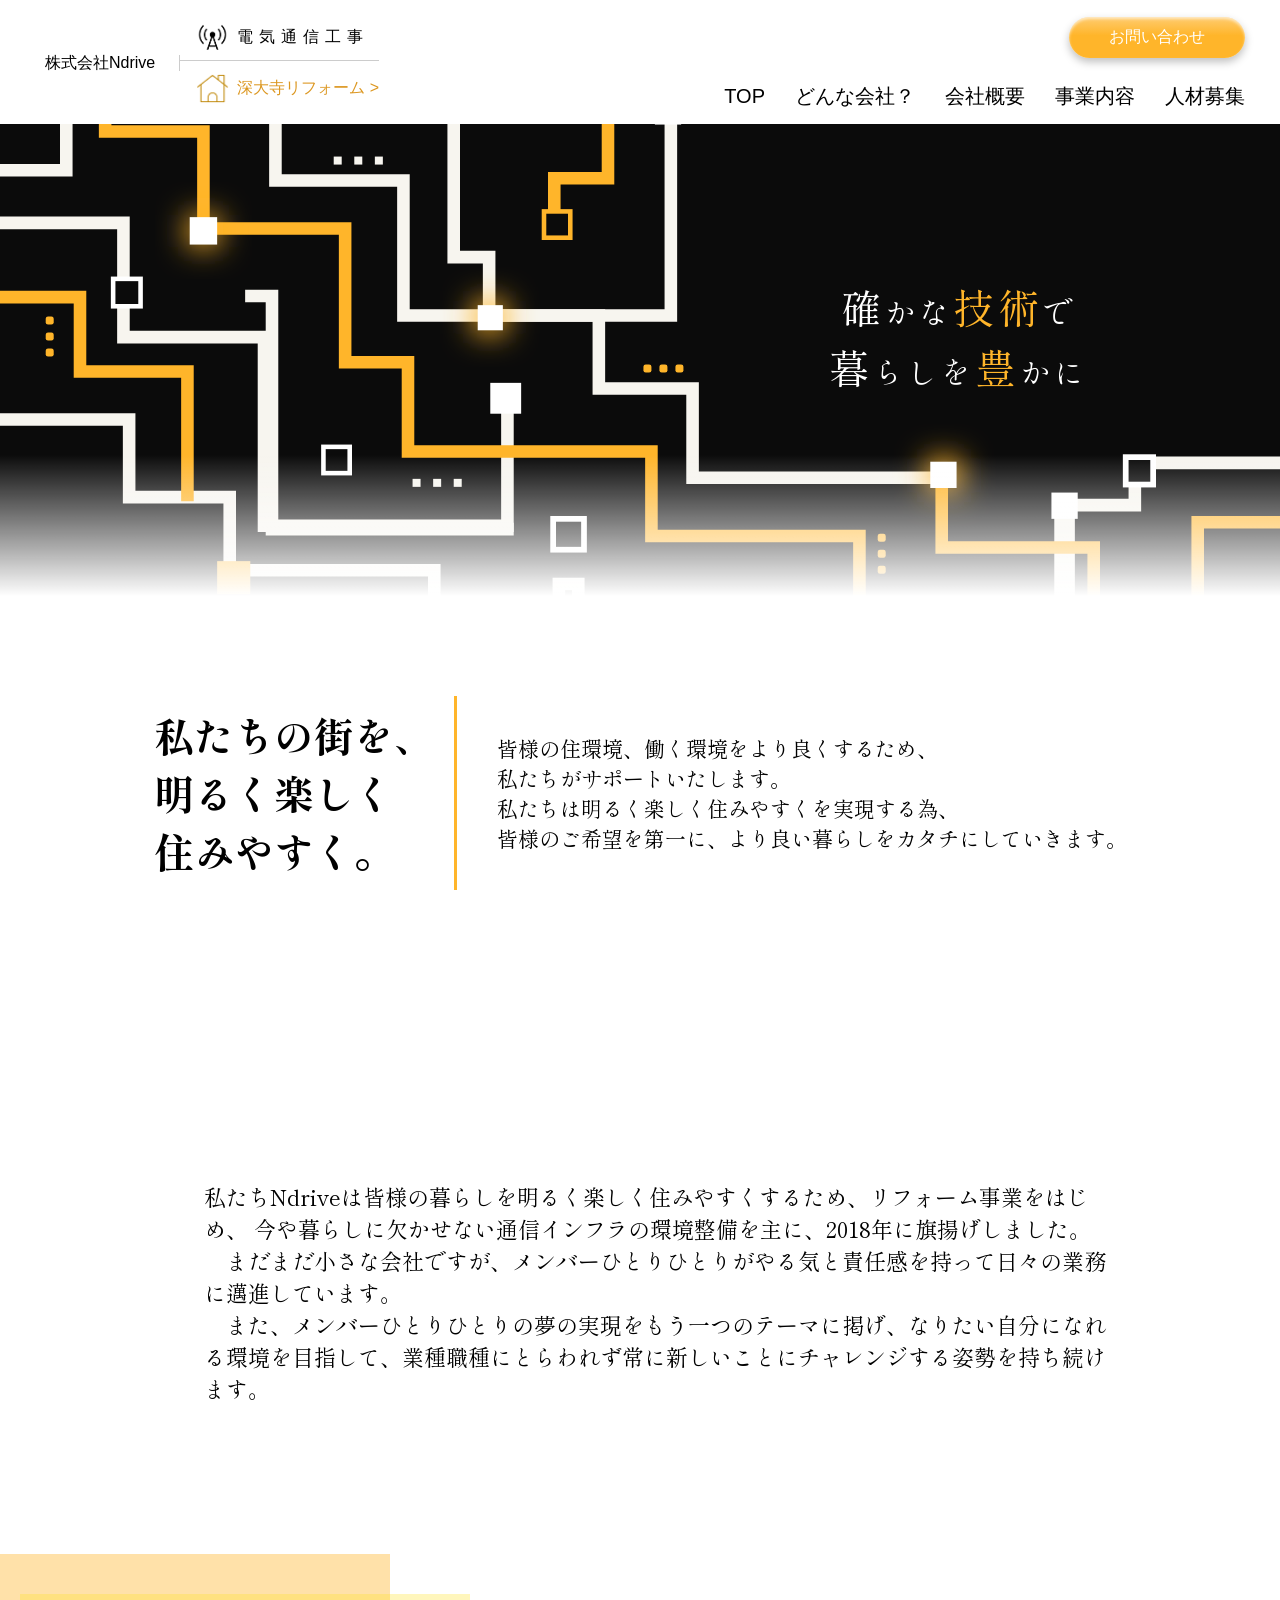
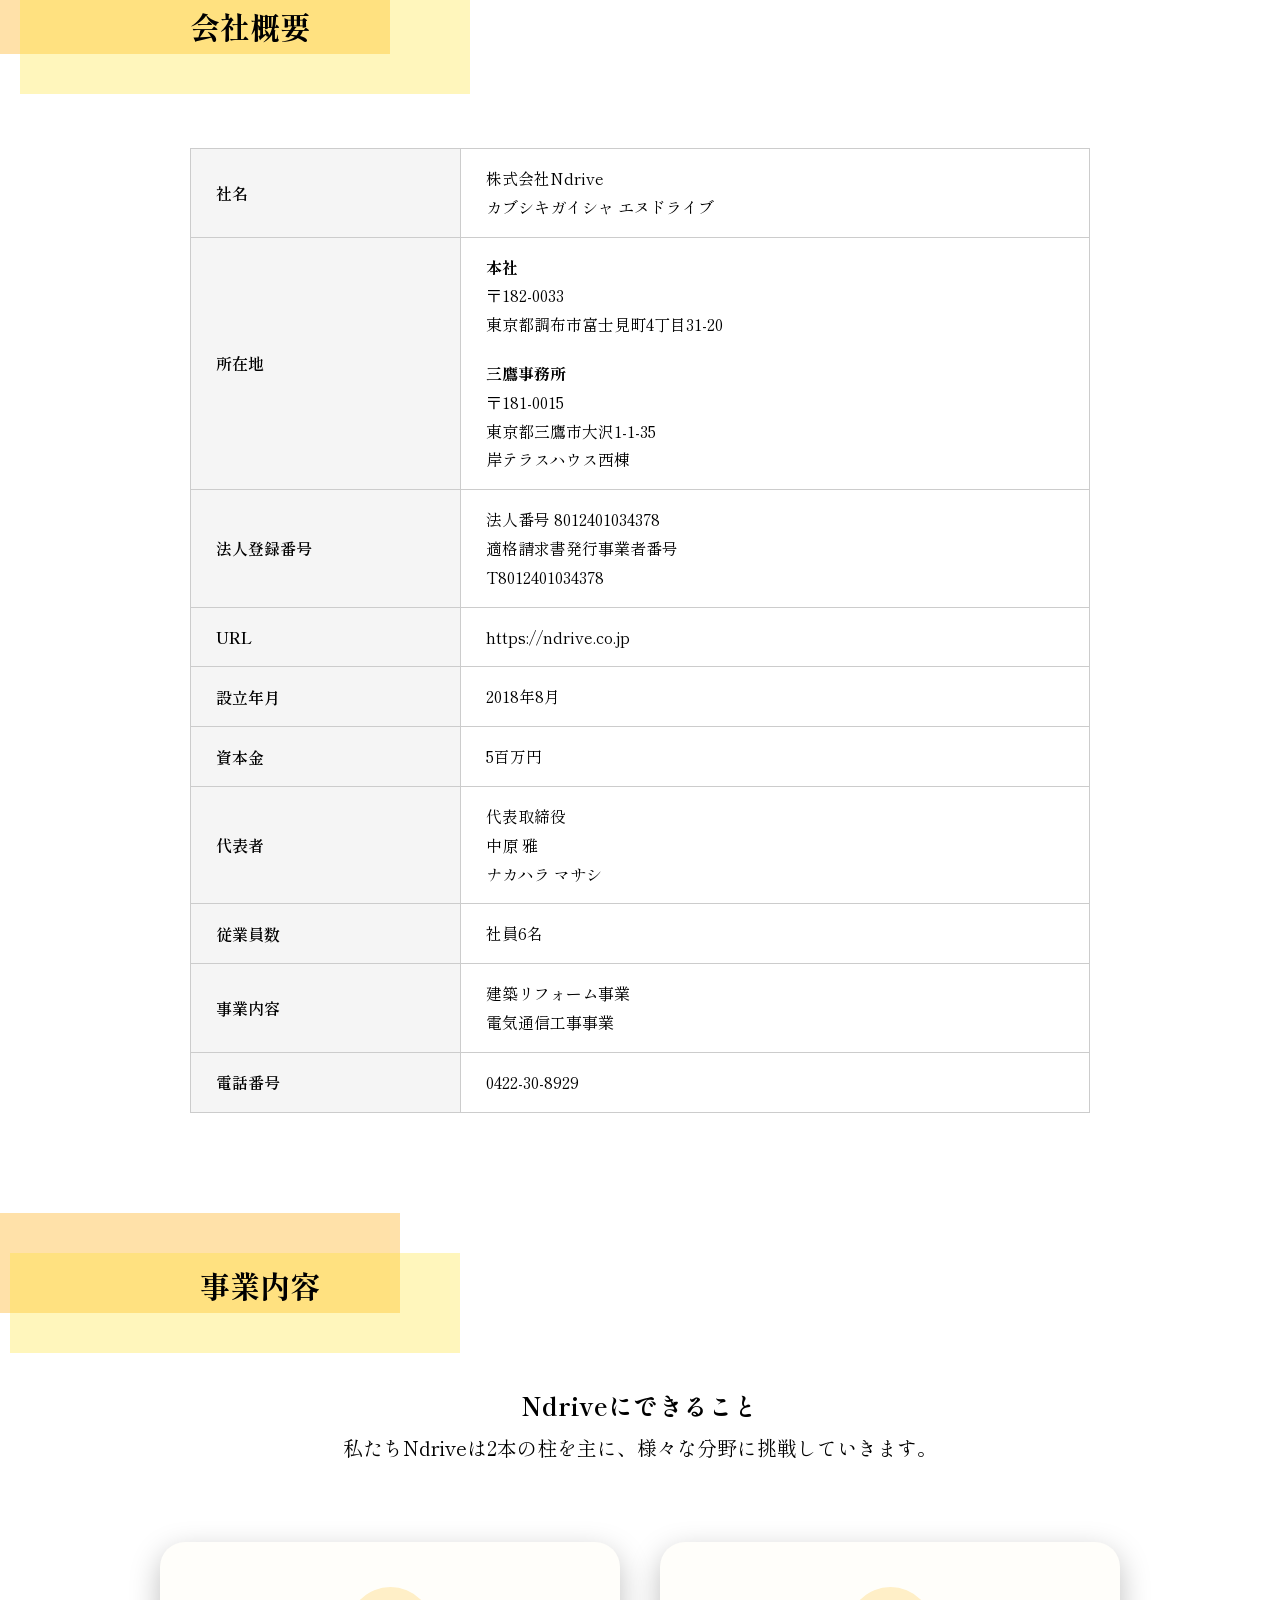
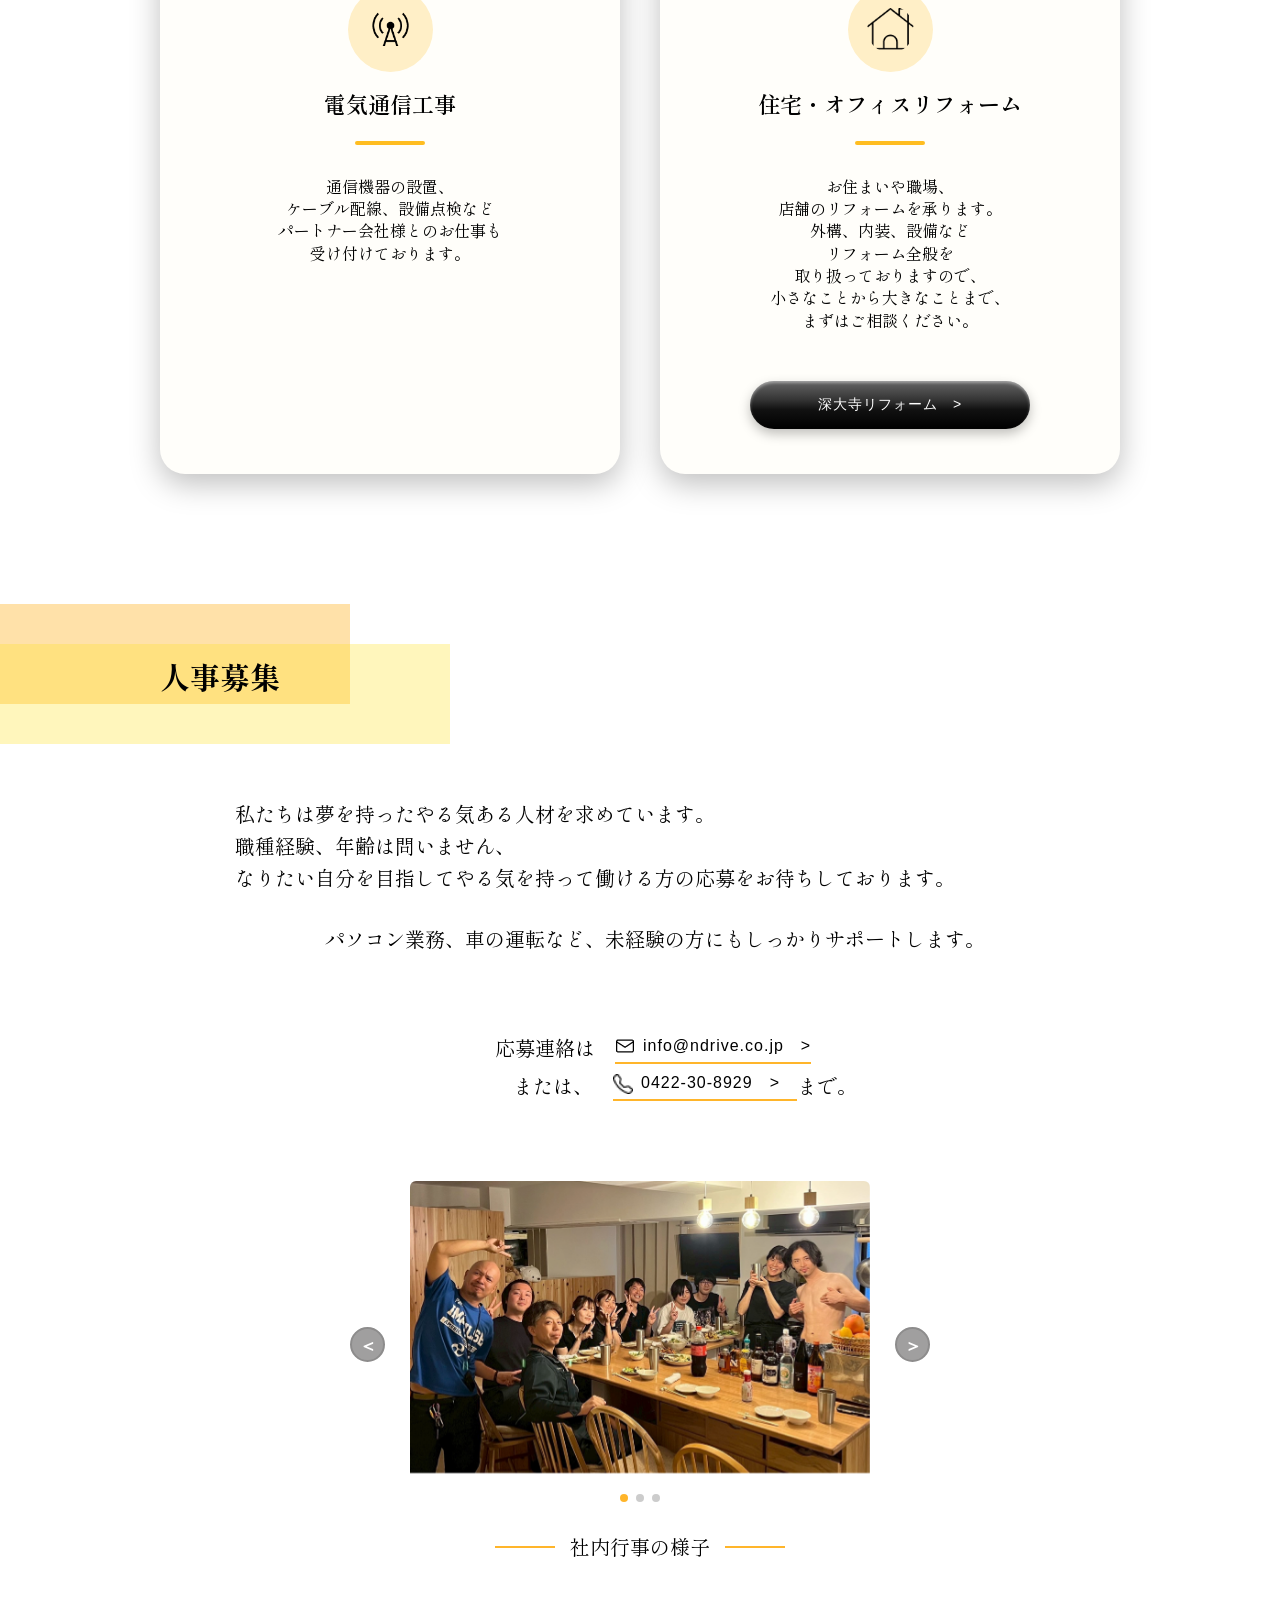
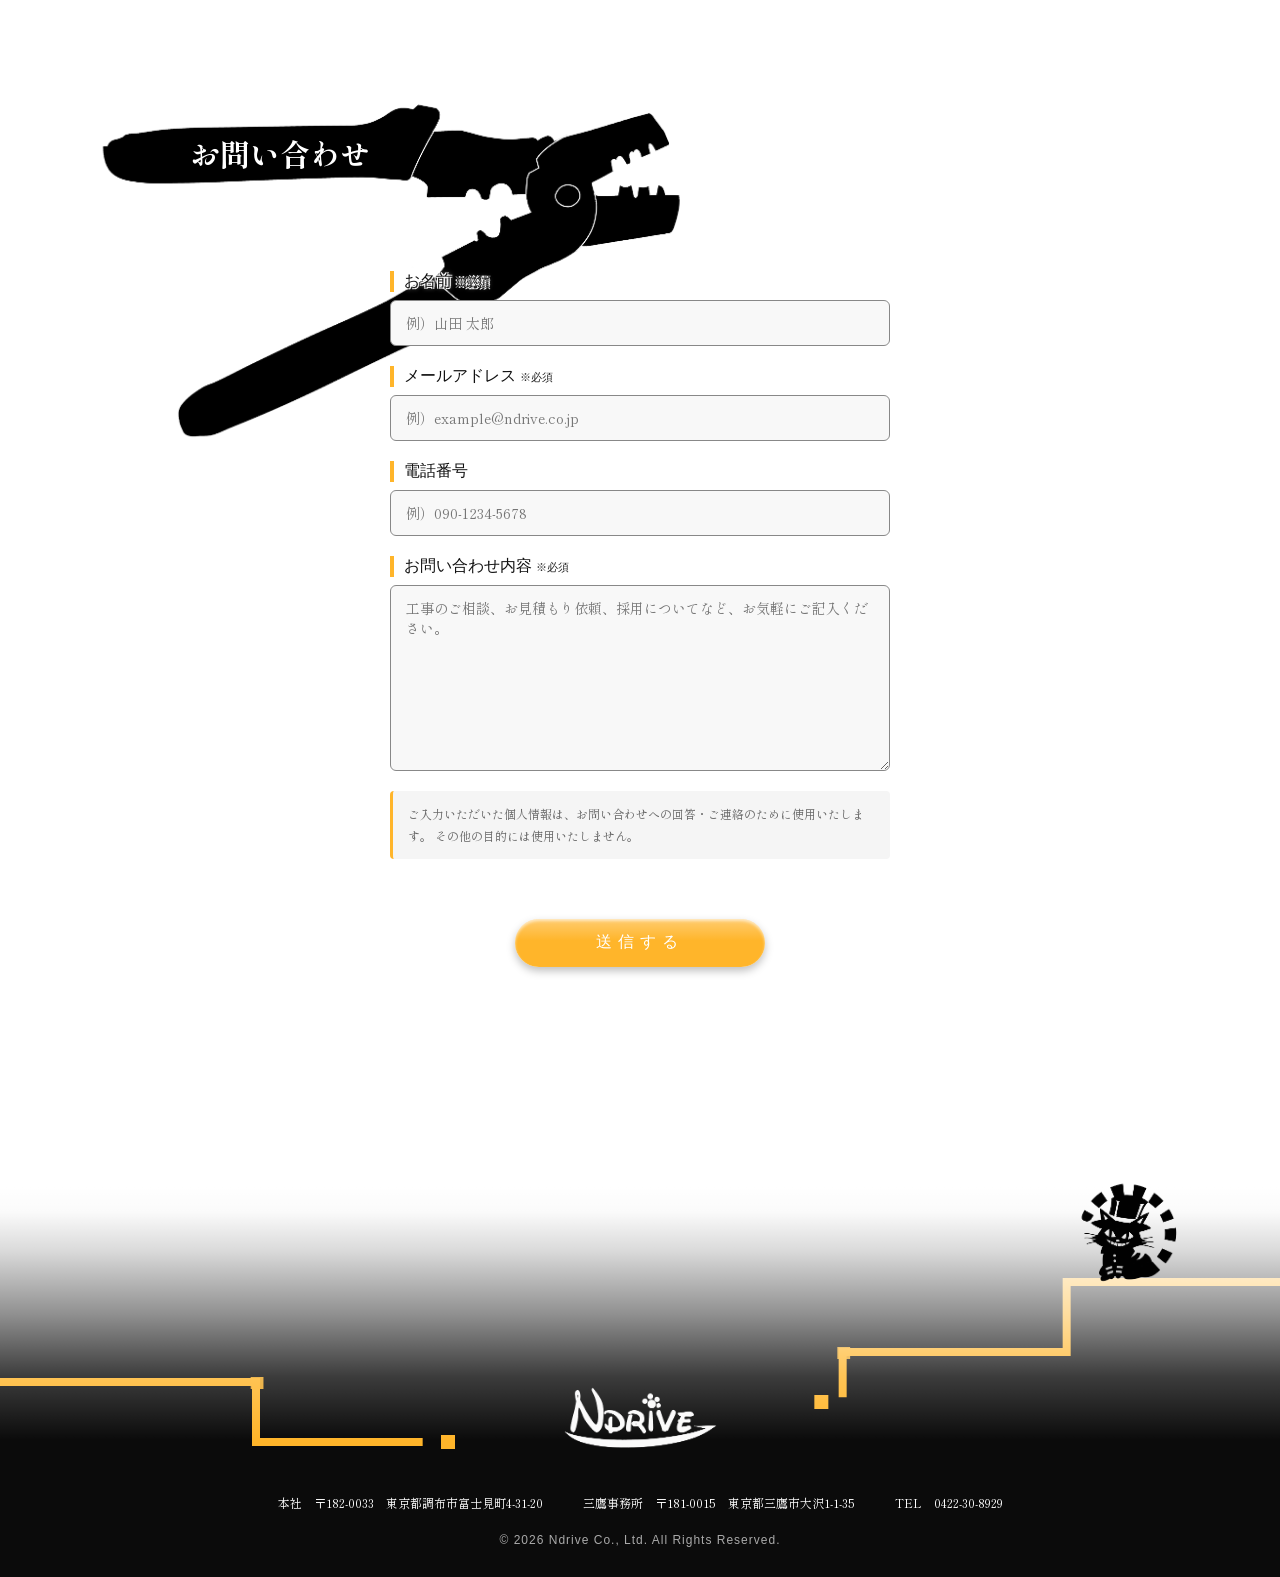
==== index.html @ 46cafe9b "Add files via upload" ====
<!DOCTYPE html>
<html lang="ja">

<head>
  <meta charset="UTF-8">
  <meta name="viewport" content="width=device-width, initial-scale=1.0">

  <title>株式会社Ndrive</title>

  <!-- Google Fonts -->
  <link rel="preconnect" href="https://fonts.googleapis.com">
  <link rel="preconnect" href="https://fonts.gstatic.com" crossorigin>
  <link href="https://fonts.googleapis.com/css2?family=Shippori+Mincho&display=swap" rel="stylesheet">

  <!-- CSS -->
  <link rel="stylesheet" href="css/swiper-bundle.min.css">
  <link rel="stylesheet" href="css/styl.css">
  <link rel="stylesheet" href="css/denki_sp.css">
  

  <!--JavaScript -->
  <script src="js/jquery-4.0.0.min.js" defer></script>
  <script src="js/swiper-bundle.min.js" defer></script>
  <script src="js/main.js" defer></script>

</head>

<body>

  <!-- ーーーーーーーーーーーーーーヘッダーーーーーーーーーーーーーーーーーーーーーーー -->
  <header>

    <div class="header">
      <div class="hidari">
        <a href="index.html" class="logo"><img src="img/ndrive_logo2.png" alt="">
          <p>株式会社Ndrive</p>
        </a>
      </div>
      <div class="kirikae">
        <div class="kirikae2"><img src="img/denki_icon.png" alt="">
          <p>電気通信工事</p>
        </div>
        <a href="reform.html" class="kirikae2">
          <img src="img/ie_icon.png" alt="">
            <p>深大寺リフォーム &gt;</p>  
        </a>
        
      </div>

      <div class="migi">
        <div class="btn1"><a href="#contact">お問い合わせ</a></div>

        <nav>
          <ul>
            <li><a href="#top">TOP</a></li>
            <li><a href="#donna">どんな会社？</a></li>
            <li><a href="#kaisya">会社概要</a></li>
            <li><a href="#zigyou">事業内容</a></li>
            <li><a href="#zinzai">人材募集</a></li>
          </ul>
        </nav>
      </div>
    </div>

  </header>

  <main>


    <div class="circuit-area">

      <svg class="circuit" viewBox="0 0 1120 540" preserveAspectRatio="xMidYMid slice" aria-hidden="true">

        <defs>
          <!-- 流れる光のぼかし -->
          <filter id="glow" x="-100%" y="-100%" width="300%" height="300%">
            <feGaussianBlur stdDeviation="7" result="blur" />
            <feMerge>
              <feMergeNode in="blur" />
              <feMergeNode in="SourceGraphic" />
            </feMerge>
          </filter>

          <!-- 四角い光のぼかし -->
          <filter id="nodeglow" x="-100%" y="-100%" width="300%" height="300%">
            <feGaussianBlur stdDeviation="13" />
          </filter>
        </defs>

        <!-- 白い回路 -->
        <g class="wire white">
          <path d="M-30 104 H58 V-30" pathLength="1" />
          <path d="M-30 150 H108 V250 H231 V415 H444 V296" pathLength="1" />
          <path d="M177 -30 V41 H241 V113 H353 V231 H587 V57" pathLength="1" />
          <path d="M491 -30 V54 H397 V180 H428 V231 H524 V295 H606 V373 H826" pathLength="1" />
          <path d="M-30 322 H113 V390 H201 V454 H380 V550" pathLength="1" />
          <path d="M220 214 H238 V418 H444" pathLength="1" />
          <path d="M489 550 V466 H506 V483 H642 V550" pathLength="1" />
          <path d="M935 550 V397 H993 V360 H1150" pathLength="1" />
          <path d="M928 550 V394" pathLength="1" />
        </g>

        <!-- 黄色い回路 -->
        <g class="wire gold later">
          <path d="M92 -30 V70 H178 V155 H302 V272 H357 V350 H570 V424 H752 V498 H885 V550" pathLength="1" />
          <path d="M532 -30 V111 H485 V150" pathLength="1" />
          <path d="M-30 215 H70 V280 H164 V388" pathLength="1" />
          <path d="M824 369 V434 H957 V499 H1048 V412 H1150" pathLength="1" />
        </g>

        <!-- 黄色い回路を流れる光 -->
        <g class="light">
          <path d="M92 -30 V70 H178 V155 H302 V272 H357 V350 H570 V424 H752 V498 H885 V550" pathLength="1" />
          <path d="M532 -30 V111 H485 V150" pathLength="1" />
          <path d="M-30 215 H70 V280 H164 V388" pathLength="1" />
          <path d="M824 369 V434 H957 V499 H1048 V412 H1150" pathLength="1" />
        </g>

        <!-- 白い回路を流れる光 -->
        <g class="light white-light">
          <path d="M177 -30 V41 H241 V113 H353 V231 H587 V57" pathLength="1" />
          <path d="M491 -30 V54 H397 V180 H428 V231 H524 V295 H606 V373 H826" pathLength="1" />
        </g>

        <!-- 光る四角・小さい点 -->
        <g class="node">

          <!-- 発光する四角 -->
          <rect x="164" y="143" width="28" height="28" fill="#ffb52a" filter="url(#nodeglow)" class="pulse" />
          <rect x="166" y="145" width="24" height="24" fill="#fff" />

          <rect x="414" y="218" width="29" height="29" fill="#ffb52a" filter="url(#nodeglow)" class="pulse" />
          <rect x="418" y="222" width="22" height="22" fill="#fff" />

          <rect x="811" y="356" width="30" height="30" fill="#ffb52a" filter="url(#nodeglow)" class="pulse" />
          <rect x="814" y="359" width="23" height="23" fill="#fff" />

          <!-- 枠だけの四角 -->
          <rect x="99" y="199" width="24" height="24" fill="#0b0b0b" stroke="white" stroke-width="4" />
          <rect x="476" y="140" width="23" height="23" fill="#0b0b0b" stroke="#ffb52a" stroke-width="4" />
          <rect x="283" y="346" width="23" height="23" fill="#0b0b0b" stroke="white" stroke-width="4" />
          <rect x="484" y="409" width="27" height="27" fill="#0b0b0b" stroke="white" stroke-width="5" />
          <rect x="985" y="355" width="24" height="24" fill="#0b0b0b" stroke="white" stroke-width="5" />

          <!-- 塗りつぶしの四角 -->
          <rect x="573" y="41" width="23" height="23" fill="white" />
          <rect x="429" y="290" width="27" height="27" fill="white" />
          <rect x="920" y="386" width="23" height="23" fill="white" />
          <rect x="190" y="446" width="29" height="29" fill="#ffb52a" />

          <!-- 白い小さい点 -->
          <g fill="#f7f5ef">
            <rect x="292" y="92" width="7" height="7" />
            <rect x="310" y="92" width="7" height="7" />
            <rect x="328" y="92" width="7" height="7" />

            <rect x="361" y="374" width="7" height="7" />
            <rect x="379" y="374" width="7" height="7" />
            <rect x="397" y="374" width="7" height="7" />
          </g>

          <!-- 黄色い小さい点 -->
          <g fill="#ffb52a">
            <rect x="40" y="232" width="7" height="7" rx="2" />
            <rect x="40" y="246" width="7" height="7" rx="2" />
            <rect x="40" y="260" width="7" height="7" rx="2" />

            <rect x="563" y="274" width="7" height="7" rx="2" />
            <rect x="577" y="274" width="7" height="7" rx="2" />
            <rect x="591" y="274" width="7" height="7" rx="2" />

            <rect x="768" y="422" width="7" height="7" rx="2" />
            <rect x="768" y="436" width="7" height="7" rx="2" />
            <rect x="768" y="450" width="7" height="7" rx="2" />
          </g>

        </g>

      </svg>
      <div class="main-text">
        <p>
          <span class="kanzi1">確</span>かな<span class="kanzi2">技術</span>で<br>
          <span class="kanzi1">暮</span>らしを<span class="kanzi2">豊</span>かに
        </p>
      </div>


    </div>
    <div id="watasi">
      <h1>
        私たちの街を、<br>
        明るく楽しく<br>
        住みやすく。</h1>
      <p>皆様の住環境、<br class="sp-br">働く環境をより良くするため、<br>
        私たちがサポートいたします。<br>
        私たちは明るく楽しく住みやすくを実現する為、<br>
        皆様のご希望を第一に、<br class="sp-br">より良い暮らしをカタチにしていきます。
      </p>
    </div>

    <section id="donna">
      <h2>Ndriveって<br class="sp-br">どんな会社？</h2>
      <img src="img/pendora.png" alt="">
      <p>私たちNdriveは皆様の暮らしを明るく楽しく住みやすくするため、リフォーム事業をはじめ、
        今や暮らしに欠かせない通信インフラの環境整備を主に、2018年に旗揚げしました。<br>
        　まだまだ小さな会社ですが、メンバーひとりひとりがやる気と責任感を持って日々の業務に邁進しています。<br>
        　また、メンバーひとりひとりの夢の実現をもう一つのテーマに掲げ、なりたい自分になれる環境を目指して、業種職種にとらわれず常に新しいことにチャレンジする姿勢を持ち続けます。</p>
    </section>

    <section id="kaisya">
      <h2>会社概要</h2>
      <table class="company-table">
        <tbody>
          <tr>
            <th scope="row">社名</th>
            <td>
              株式会社Ndrive<br>
              カブシキガイシャ エヌドライブ
            </td>
          </tr>

          <tr>
            <th scope="row">所在地</th>
            <td>
              <strong>本社</strong><br>
              〒182-0033<br>
              東京都調布市富士見町4丁目31-20

              <p>
                <strong>三鷹事務所</strong><br>
                〒181-0015<br>
                東京都三鷹市大沢1-1-35<br>
                岸テラスハウス西棟
              </p>
            </td>
          </tr>

          <tr>
            <th scope="row">法人登録番号</th>
            <td>
              法人番号 8012401034378<br>
              適格請求書発行事業者番号<br>
              T8012401034378
            </td>
          </tr>

          <tr>
            <th scope="row">URL</th>
            <td>
              <a href="https://ndrive.co.jp">
                https://ndrive.co.jp
              </a>
            </td>
          </tr>

          <tr>
            <th scope="row">設立年月</th>
            <td>2018年8月</td>
          </tr>

          <tr>
            <th scope="row">資本金</th>
            <td>5百万円</td>
          </tr>

          <tr>
            <th scope="row">代表者</th>
            <td>
              代表取締役<br>
              中原 雅<br>
              ナカハラ マサシ
            </td>
          </tr>

          <tr>
            <th scope="row">従業員数</th>
            <td>社員6名</td>
          </tr>

          <tr>
            <th scope="row">事業内容</th>
            <td>
              建築リフォーム事業<br>
              電気通信工事事業
            </td>
          </tr>

          <tr>
            <th scope="row">電話番号</th>
            <td>
              <a href="tel:0422308929">
                0422-30-8929
              </a>
            </td>
          </tr>
        </tbody>
      </table>
    </section>

    <section id="zigyou">
      <h2>事業内容</h2>
      <h3>
        Ndriveにできること</h3>
      <p class="setumei">私たちNdriveは2本の柱を主に、<br class="sp-br">様々な分野に挑戦していきます。
      </p>
      <div class="nihon">

  <!-- 電気通信工事 -->
  <div class="d_card">
    <h4><img src="img/denki_icon.png" alt="">電気通信工事</h4>
    <p>
      通信機器の設置、<br>
      ケーブル配線、設備点検など<br>
      パートナー会社様とのお仕事も<br>
      受け付けております。
    </p>
  </div>

  <!-- リフォーム -->
  <div class="r_card">
    <h4><img src="img/ie_icon_kuro.png" alt="">住宅・オフィスリフォーム</h4>
    <p>
      お住まいや職場、<br>
      店舗のリフォームを承ります。<br>
      外構、内装、設備など<br>
      リフォーム全般を<br>
      取り扱っておりますので、<br>
      小さなことから大きなことまで、<br>
      まずはご相談ください。
    </p>

    <a href="reform.html" class="reform_btn">
      深大寺リフォーム　&gt;
    </a>
  </div>

</div>
    </section>

    <section id="zinzai">
      <h2>人事募集</h2>
      <div>
        <p>私たちは夢を持ったやる気ある人材を求めています。<br>
         職種経験、年齢は問いません、<br>
          なりたい自分を目指してやる気を持って働ける方の応募をお待ちしております。</p>
        <p>パソコン業務、車の運転など、未経験の方にもしっかりサポートします。</p>
       <p>  応募連絡は　<a href="mailto:info@ndrive.co.jp"><img src="img/mail.png" alt="">info@ndrive.co.jp　></a></p>
       <p>または、　<a href="tel:0422308929"> <img src="img/tel.png" alt="">0422-30-8929　>　</a>まで。</p>
      </div>
      <!-- ーーーーーー 社内行事スライダー ーーーーーー -->

<div class="event-slider">

  <!-- 左矢印 -->
  <button class="yazirusi" type="button" aria-label="前の写真">
    ＜
  </button>

  <!-- 写真スライダー -->
  <div class="swiper event-swiper">

    <div class="swiper-wrapper">

      <div class="swiper-slide">
        <img src="img/syasin1.png"社内行事の写真1">
      </div>

      <div class="swiper-slide">
        <img src="#" alt="社内行事の写真2">
      </div>

      <div class="swiper-slide">
        <img src="#" alt="社内行事の写真3">
      </div>

    </div>
    <div class="swiper-pagination"></div>

  </div>

  <!-- 右矢印 -->
  <button class="yazirusi" type="button" aria-label="次の写真">
    ＞
  </button>

</div>

<!-- 写真下のタイトル -->
<p class="event-caption">社内行事の様子</p>
    </section>

    <section id="contact">
      <h2>お問い合わせ</h2>
      <img src="img/denkoupenti.png" alt="">
      <form action="#" method="post" class="contact-form">

        <div class="form-item">
          <label for="name">
            お名前 <span class="required">※必須</span>
          </label>
          <input type="text" id="name" name="name" placeholder="例）山田 太郎" required>
        </div>

        <div class="form-item">
          <label for="email">
            メールアドレス <span class="required">※必須</span>
          </label>
          <input type="email" id="email" name="email" placeholder="例）example@ndrive.co.jp" required>
        </div>

        <div class="form-item">
          <label for="tel">電話番号</label>
          <input type="tel" id="tel" name="tel" placeholder="例）090-1234-5678">
        </div>

        <div class="form-item">
          <label for="message">
            お問い合わせ内容
            <span class="required">※必須</span>
          </label>
          <textarea id="message" name="message" rows="8" placeholder="工事のご相談、お見積もり依頼、採用についてなど、お気軽にご記入ください。"
            required></textarea>
        </div>

   <div class="privacy">
  <p>
      ご入力いただいた個人情報は、お問い合わせへの回答・ご連絡のために使用いたします。
    その他の目的には使用いたしません。
  </p>
</div>

        <button type="submit" class="submit-btn">
          送信する
        </button>

      </form>
    </section>

  </main>
  

<!-- ーーーーーーーー フッター ーーーーーーーー -->

<footer>

<!-- ーーーー 光るオレンジの配線 ーーーー -->
<div class="sen">

  <svg viewBox="0 0 1200 260"
       preserveAspectRatio="none"
       aria-hidden="true">

    <!-- 光のぼかし -->
    <defs>
      <filter id="footerGlow"
              x="-100%" y="-100%"
              width="300%" height="300%">
        <feGaussianBlur stdDeviation="7" result="blur"/>
        <feMerge>
          <feMergeNode in="blur"/>
          <feMergeNode in="SourceGraphic"/>
        </feMerge>
      </filter>
    </defs>

    <!-- オレンジの回路 -->
    <g class="orenzi">
      <path d="M-20 155 H240 V215 H420" pathLength="1"/>
      <path d="M1220 55 H1000 V125 H790 V175 H770" pathLength="1"/>
    </g>

    <!-- オレンジの流れる光 -->
    <g class="hikari-orenzi">
      <path d="M-20 155 H240 V215 H420" pathLength="100"/>
      <path d="M1220 55 H1000 V125 H790 V175 H770" pathLength="100"/>
    </g>

    <!-- 回路の先端の四角 -->
    <g class="footer-endpoints">

      <!-- 左側 -->
      <path d="M420 215 h0.01"
            fill="none"
            stroke="#ffb52a"
            stroke-width="14"
            stroke-linecap="square"
            vector-effect="non-scaling-stroke"/>

      <!-- 右側 -->
      <path d="M770 175 h0.01"
            fill="none"
            stroke="#ffb52a"
            stroke-width="14"
            stroke-linecap="square"
            vector-effect="non-scaling-stroke"/>

    </g>

    <!-- 追加の小さな四角 -->
    <g class="footer-extra-squares">
      <rect x="235" y="150"
            width="12" height="12"
            fill="#ffb52a"/>

      <rect x="785" y="120"
            width="12" height="12"
            fill="#ffb52a"/>
    </g>

  </svg>

</div>


  <!-- Ndriveロゴ -->
  <img src="img/Ndrive_logo_siro.png"
       alt="株式会社Ndrive"
       class="rogo">

  <!-- Nドラくん -->
  <img src="img/Ndorakun.png"
       alt=""
       class="dora">

  <!-- 会社情報 -->
  <div class="zyouhou">
    <p>本社　〒182-0033　東京都調布市富士見町4-31-20</p>
    <p>三鷹事務所　〒181-0015　東京都三鷹市大沢1-1-35</p>
    <p>TEL　0422-30-8929</p>
  </div>

  <p class="copyright">
    &copy; 2026 Ndrive Co., Ltd. All Rights Reserved.
  </p>

</footer>


</body>

</html>
---- css/styl.css ----
/* ーーーーーーーーーーーーリセットーーーーーーーーーーーーーーーーーーーーーー */

* {
  margin: 0;
  padding: 0;
  box-sizing: border-box;
}

ul, ol {
  list-style: none;
}

a {
  text-decoration: none;
  color: inherit;
}

img {
  max-width: 100%;
  height: auto;
  display: block;
}

button, input, textarea {
  font: inherit;
}

/* --------------全体ーーーーーーーーーーーーーーーーーーーー */


html {
  scroll-behavior: smooth;
}

section {
  scroll-margin-top: 100px;
}

#kaisya,
#zigyou,
#zinzai {
  scroll-margin-top: 170px;
}

/* ペンチの上に見出しがあるお問い合わせ */

#contact {
  scroll-margin-top: 120px;
}



body{
  max-width: 1400px;
  margin:  0 auto;
  font-family: "Shippori Mincho", serif;
  font-weight: 400;
  font-style: normal;
}


h2{
  font-size: 30px;
}
.sp-br {
  display: none;
}

/* ーーーーーーーーーーーーーーーーーーーヘッダーーーーーーーーーーーーーーーーーーーーー */


header{
  width: 100vw;
    margin-left: calc(50% - 50vw);
  position: sticky;
  top: 0;
  z-index: 1000;
  background-color: white;
  transition: box-shadow 0.3s ease;
padding: 10px 15px 8px ;
}

header.scrolled {
  box-shadow: 0 3px 12px rgba(0, 0, 0, 0.35);
}

header .header{
 max-width: 1600px;
  display: flex;
  align-items: center;
  margin: 0 auto ;
  font-family: sans-serif;
}


header .logo{
  margin: 0 10px 0 30px;
   display: flex;
  flex-direction: column;
  align-items: center;
}

header .logo img {
  width: 90px;
  height: auto;
}

header .logo p{
  font-size: 16px;
}

header .logo {
  transition: transform 0.3s ease;
}

header .logo:hover {

  opacity: 0.6;
}

header .hidari {
  display: flex;
  align-items: center;
  position: relative;
  padding-right: 15px;
  margin-right: 0;
}

header .hidari::after {
  content: "";
  position: absolute;
  right: 0;
  top: 10%;
  height: 80%;
  border-right: 1px solid #ccc;
}

header .kirikae > .kirikae2:first-child{
  border-bottom: 1px solid #ccc;
  padding-bottom: 5px;
  
}

header .kirikae > .kirikae2 p{
 
    letter-spacing: 6px;
}
header .kirikae > a.kirikae2 p {
  letter-spacing: 0;
}


header .kirikae2{
  display: flex;
  align-items: center;
  margin: 0;
  padding-left: 15px;
  gap: 7px;
}

header .kirikae{
    display: flex;
  flex-direction: column;
  gap: 10px;
}



header .kirikae2 img {
  width:35px;
  height: auto;
}

header .kirikae2 p {
  font-size: 16px;
}

header .kirikae a p {
  color: #dc9720;
}

header .kirikae a  {
  transition: transform 0.2s ease;
}

header .kirikae a:hover {
  transform: translateX(7px);
}

header nav ul{
  display: flex;
   align-items: center;
  gap: 30px;
}
header nav a {
  display: inline-block;

  border-bottom: 3px solid transparent;
 font-size: 20px;
}

header nav a:hover {
  border-bottom-color: orange;
}



header .migi {
  display: flex;
  flex-direction: column;
  align-items: flex-end;
  margin-left: auto;
  margin: auto 20px 10px auto;
  gap: 25px;
    transform: translateY(7px);
}

header .btn1 a {
  letter-spacing: ;
  display: inline-block;
  background: linear-gradient(
    to bottom,
    #ffcc70 0%,
    #ffb52a 45%,
    #ffb52a 100%
  );
  color: white;
  padding: 10px 40px;
  border-radius: 30px;
  box-shadow:
    0 4px 8px rgba(0, 0, 0, 0.25),
    inset 0 2px 3px rgba(255, 255, 255, 0.6);
    
}

header .btn1 a:hover {
  transform: translateY(2px) scale(0.97);
}




/* =========================
   スクロール時のヘッダー
========================= */

/* なめらかに変化 */
header {
  transition: padding 0.3s ease, box-shadow 0.3s ease;
}

header .logo img,
header .logo p,
header .migi,
header nav a,
header .btn1 a {
  transition: all 0.3s ease;
}

/* =========================
   ヘッダー全体
========================= */

header.scrolled {
  padding: 5px 15px;
  box-shadow: 0 3px 12px rgba(0, 0, 0, 0.25);
}

/* =========================
   ロゴ・社名
========================= */

/* ロゴと社名を横並び */
header.scrolled .logo {
  flex-direction: row;
  align-items: center;
  gap: 8px;
  margin: 0 40px;
}

/* ロゴ画像 */
header.scrolled .logo img {
  width: 65px;
  margin-top: -2px;
}

/* 社名 */
header.scrolled .logo p {
  font-size: 16px;
  margin-top: 10px;
  white-space: nowrap;
}

/* ロゴ右側の縦線を消す */
header.scrolled .hidari::after {
  display: none;
}

/* =========================
   電気通信・リフォーム切り替え
========================= */

header.scrolled .kirikae {
  display: none;
}

/* =========================
   ナビ・お問い合わせ
========================= */

/* 横並び */
header.scrolled .migi {
  flex-direction: row;
  align-items: center;
  gap: 25px;
  margin: 0 20px 0 auto;
  transform: none;
}

/* ナビを左 */
header.scrolled nav {
  order: 1;
  margin-top: 18px;
}

/* お問い合わせを右 */
header.scrolled .btn1 {
  order: 2;
}

/* ナビ文字 */
header.scrolled nav a {
  font-size: 16px;
}

/* ナビ同士の間隔 */
header.scrolled nav ul {
  gap: 25px;
}

/* お問い合わせボタン */
header.scrolled .btn1 a {
  font-size: 13px;
  padding: 6px 20px;
  letter-spacing: 2px;
}








/* ーーーーーーーーーーメインビジュアル文字ーーーーーーーーーーーー */

.main-text {
  position: absolute;
  top: 45%;
  right: 15%;
  transform: translateY(-50%);
  z-index: 2;
  text-align: center;
    
}

.main-text p {
  color: white;
  font-size: 30px;
  letter-spacing: 4px;
}

.main-text .kanzi1{
font-size: 40px;  
}

.main-text .kanzi2 {
  color: #ffb52a;
  font-size: 41px;
}



/* ーーーーーー 回路全体 ーーーーーー */

.circuit-area {
  width: 100vw;
  aspect-ratio: 1120 / 413;
  height: auto;
  position: relative;
  overflow: hidden;
  background-color: #0b0b0b;
  margin-left: calc(50% - 50vw);
}
.circuit-area::after {
  content: "";
  position: absolute;
  inset: 0;
  z-index: 5;
  background: linear-gradient(
    to bottom,
    transparent 70%,
    white 100%
  );
  pointer-events: none;
}



.circuit {
  display: block;
  width: 100%;
  height: 100%;
}


/* ーーーーーー 回路の線 ーーーーーー */

.wire path {
  fill: none;
  stroke-width: 11;
  stroke-linecap: square;
  stroke-linejoin: miter;

  stroke-dasharray: 1;
  stroke-dashoffset: 1;

  animation: drawLine 3s ease forwards;
}

/* 白い線 */

.wire.white path {
  stroke: #f7f5ef;
}

/* 黄色い線 */

.wire.gold path {
  stroke: #ffb52a;
}

/* 黄色い線は少し遅れて伸びる */

.wire.later path {
  animation-delay: 0.5s;
}


/* 線が伸びるアニメーション */

@keyframes drawLine {
  from {
    stroke-dashoffset: 1;
  }

  to {
    stroke-dashoffset: 0;
  }
}


/* ーーーーーー 流れる光 ーーーーーー */

.light path {
  fill: none;
  stroke: #fff4c7;
  stroke-width: 7;
  stroke-linecap: round;

  stroke-dasharray: 0.035 0.965;
  stroke-dashoffset: 1;

  opacity: 0;
  filter: url(#glow);

  animation: lightFlow 3s linear 3.5s infinite;
}

/* 白い回路の光 */

.white-light path {
  stroke: #ffffff;
  stroke-width: 5;
  animation-delay: 4s;
}


/* 光が線の上を走る */

@keyframes lightFlow {
  0% {
    stroke-dashoffset: 1;
    opacity: 0;
  }

  5% {
    opacity: 1;
  }

  90% {
    opacity: 1;
  }

  100% {
    stroke-dashoffset: 0;
    opacity: 0;
  }
}


/* ーーーーーー 四角と点々 ーーーーーー */

/* 最初は非表示 */

.node {
  opacity: 0;
  animation: nodeAppear 0.7s ease 3.2s forwards;
}

/* 回路が完成したあと表示 */

@keyframes nodeAppear {
  from {
    opacity: 0;
  }

  to {
    opacity: 1;
  }
}


/* ーーーーーー 四角い光の点滅 ーーーーーー */

.pulse {
  transform-box: fill-box;
  transform-origin: center;

  animation: pulseLight 2s ease-in-out infinite alternate;
}

@keyframes pulseLight {
  0% {
    opacity: 0.35;
    transform: scale(0.9);
  }

  100% {
    opacity: 1;
    transform: scale(1.4);
  }
}




/* ーーーーーーーーーーーーーー私たちーーーーーーーーーーーー */


#watasi{
  display: flex;
  justify-content: center;
  max-width: 90%;
  margin: 100px auto 30px auto;
  
}

#watasi h1{
border-right: 3px solid #ffb52a;
padding: 10px 20px 10px 0;
font-size: 40px;
}

#watasi p{
  margin: auto 0 auto 40px;
  font-size: 21px;
 
}


/* ーーーーーーーーーーーーどんな会社ーーーーーーーーーーー */


#donna{
position: relative;
  padding: 100px;
  margin-bottom: 100px;
}

#donna h2{
  font-size: 26px;
  position: absolute;
  top: 103px;
  left: 200px;
  color: white;
  z-index: 100;
}

#donna p{

  max-width: 90%;
  margin: 160px auto 0 auto;
  padding-left: 50px;
  font-size: 22px;

}

#donna img{
  position: absolute;
  top: 0;
  left: -71px;
  width: 700px;
}

/* ーーーーーーーーーー会社概要ーーーーーーーーーーーーーーーー */



/* セクション全体 */
#kaisya {
  max-width: 1000px;
  margin:  auto;
}

/* 見出し */
#kaisya h2 {
  position: relative;
  width: fit-content;
  margin: 0 0 50px 50px;
  z-index: 0;
  margin-bottom: 100px;
}

/* 見出しの後ろ：オレンジの四角 */
#kaisya h2::before {
  content: "";
  position: absolute;
  width: 1000px;
  height: 100px;
  background-color: #ffb52a;
  top: -50px;
  left: -800px;
  z-index: -1;
  opacity: 40%;
}

/* 見出しの後ろ：黄色の四角 */
#kaisya h2::after {
  content: "";
  position: absolute;
  width: 450px;
  height: 100px;
  background-color: #ffe222;
  top: -10px;
  left: -170px;
  z-index: -1;
  opacity: 30%;

}

/* 表全体 */
.company-table {
  width: 90%;
  border-collapse: collapse;
  border: 1px solid #ccc;
  margin: 0 auto;
}

/* 表の各セル */
.company-table th,
.company-table td {
  padding: 15px 25px;
  border: 1px solid #ccc;
  text-align: left;
  vertical-align: middle;
}

/* 左側の項目名 */
.company-table th {
  width: 30%;
  background-color: #f5f5f5;
  font-weight: 600;
}

/* 右側の内容 */
.company-table td {
  width: 70%;
  line-height: 1.8;
}

/* 所在地の2つ目の住所 */
.company-table td p {
  margin-top: 20px;
}


/* ーーーーーーーーーー事業内容ーーーーーーーーーーーーーーーーー */


#zigyou {
  margin-top: 150px;
}


/* ーーーーーーーー 見出し h2 ーーーーーーーー */

#zigyou h2 {
  position: relative;
  width: fit-content;
  z-index: 0;
  padding: 0 0 0 200px;
}


/* 見出しの後ろ：オレンジの四角 */

#zigyou h2::before {
  content: "";
  position: absolute;
  width: 1000px;
  height: 100px;
  background-color: #ffb52a;
  top: -50px;
  left: -600px;
  z-index: -1;
  opacity: 40%;
}


/* 見出しの後ろ：黄色の四角 */

#zigyou h2::after {
  content: "";
  position: absolute;
  width: 450px;
  height: 100px;
  background-color: #ffe222;
  top: -10px;
  left: 10px;
  z-index: -1;
  opacity: 30%;
}


/* ーーーーーーーー 小見出し h3 ーーーーーーーー */

#zigyou h3 {
  margin: 80px  0 0;
  font-size: 25px;
  text-align: center;
}


/* ーーーーーーーー 説明文 ーーーーーーーー */

#zigyou .setumei {
  margin: 10px 0 0 0;
  font-size: 20px;
  text-align: center;
}


/* ーーーーーーーー カード全体 ーーーーーーーー */



/* カード全体 */
#zigyou .nihon {
  display: flex;
  justify-content: center;
  align-items: stretch;
  gap: 40px;

  width: 90%;
  max-width: 1000px;
  margin: 50px auto 0;
  padding: 30px 20px;


}



/* 白いカード2枚 */
#zigyou .d_card,
#zigyou .r_card {
  position: relative;
  display: flex;
  flex-direction: column;
  align-items: center;

  flex: 1;
  min-width: 0;
  min-height: 480px;

  margin: 0;
  padding: 45px 30px 35px;

  background: #fffefa;
  border: none;
  border-radius: 25px;

  box-shadow: 0 10px 30px rgba(0, 0, 0, 0.25);
}

/* カード見出し */
#zigyou .nihon h4 {
  position: relative;
  display: flex;
  flex-direction: column;
  align-items: center;
  justify-content: center;
  gap: 15px;

  width: 100%;
  margin: 0;
  padding: 0 0 25px;

  font-size: 22px;
  font-weight: 600;
  line-height: 1.5;
  letter-spacing: normal;
  text-align: center;

  border: none;
}

/* 見出し下の短い黄色ライン */
#zigyou .nihon h4::after {
  content: "";
  position: absolute;
  bottom: 0;
  left: 50%;
  transform: translateX(-50%);

  width: 70px;
  height: 4px;

  background: #ffbd20;
  border-radius: 10px;
}

/* アイコンを黄色い丸で囲む */
#zigyou .nihon h4 img {
  display: block;
  width: 85px;
  height: 85px;
  max-width: none;
  padding: 19px;

  object-fit: contain;
  background: #ffefc7;
  border-radius: 50%;

  flex-shrink: 0;
}

/* カード説明文 */
#zigyou .nihon p {
  width: 100%;
  margin: 30px 0 50px;
  padding: 0;

  font-family: "Shippori Mincho", serif;
  font-size: 16px;
  line-height: 1.4;
  letter-spacing: normal;
  text-align: center;
}

/* リフォームボタン */
#zigyou .reform_btn {
  display: block;
  width: 90%;
  max-width: 280px;

  margin: auto auto 10px;
  padding: 15px 20px;

  font-family: sans-serif;
  font-size: 14px;
  letter-spacing: 1px;
  text-align: center;
  text-decoration: none;

  color: white;
  background: linear-gradient(
    to bottom,
    #666 0%,
    #333 40%,
    #111 60%,
    #000 100%
  );

  border: none;
  border-radius: 40px;

  box-shadow:
    0 5px 12px rgba(0, 0, 0, 0.25),
    inset 0 2px 3px rgba(255, 255, 255, 0.4);

  transition: transform 0.2s ease,
              box-shadow 0.2s ease;
}



/* ーーーーーーーー ボタンホバー ーーーーーーーー */

.reform_btn:hover {
  transform: translateY(2px) scale(0.97);

  box-shadow:
    0 2px 4px rgba(0, 0, 0, 0.2),
    inset 0 2px 4px rgba(0, 0, 0, 0.4);
}











 
/* ーーーーーーーーーーーーー人材募集ーーーーーーーーーーーーーーーーーーー */

#zinzai {
  margin-top: 150px;
}


/* ーーーーーーーー 見出し ーーーーーーーー */

#zinzai h2 {
  position: relative;
  width: fit-content;
  margin: 0 0 100px 50px;
  z-index: 0;
  padding-left: 110px;
}


/* 見出しの後ろ：オレンジの四角 */

#zinzai h2::before {
  content: "";
  position: absolute;
  width: 1000px;
  height: 100px;
  background-color: #ffb52a;
  top: -50px;
  left: -700px;
  z-index: -1;
  opacity: 40%;
}


/* 見出しの後ろ：黄色の四角 */

#zinzai h2::after {
  content: "";
  position: absolute;
  width: 450px;
  height: 100px;
  background-color: #ffe222;
  top: -10px;
  left: -50px;
  z-index: -1;
  opacity: 30%;
}


/* ーーーーーーーー 文章 ーーーーーーーー */


#zinzai p,#zinzai a{
  font-size: 20px;
}

#zinzai > div:first-of-type {
  margin: 0 auto;
  width: fit-content;
}


#zinzai > div:first-of-type > p:nth-child(1) {
  margin: 0 auto 30px -60px;
  line-height: 1.6;
}


#zinzai > div:first-of-type > p:nth-child(2) {
  margin: 0 auto 0 30px;
}


#zinzai > div:first-of-type > p:nth-child(3) {
  width: fit-content;
  margin: 80px auto 0 200px;
}


#zinzai > div:first-of-type > p:nth-child(4) {
  width: fit-content;
  margin: 7px auto  80px 218px;
}


/* ーーーーーーーー メール・電話リンク ーーーーーーーー */

#zinzai p a {
  display: inline-flex;
  align-items: center;
  gap: 8px;

  font-family: sans-serif;
  font-size: 16px;
  letter-spacing: 1px;

  color: inherit;
  text-decoration: none;

  border-bottom: 2px solid #ffb52a;
  padding-bottom: 5px;

  cursor: pointer;

  transition:
    transform 0.25s ease,
    color 0.25s ease,
    border-color 0.25s ease;
}


/* ーーーーーーーー アイコン ーーーーーーーー */

#zinzai p a img {
  width: 20px;
  height: 20px;
  object-fit: contain;

  transition: transform 0.25s ease;
}


/* ーーーーーーーー ホバー ーーーーーーーー */

#zinzai p a:hover {
  transform: translateY(3px) scale(0.96);
  color: #dc9720;
  opacity: 0.8;
}




/* ーーーーーー スライダー全体 ーーーーーー */

#zinzai .event-slider {
  display: flex;
  align-items: center;
  justify-content: center;
  gap: 25px;

  width: 100%;
  max-width: 700px;
  height: auto;

  margin: 20px auto 0;
  padding: 0;
}


/* ーーーーーー 写真表示部分 ーーーーーー */

#zinzai .event-swiper {
  width: 460px;
  min-width: 0;
  height: auto;

  margin: 0;
  

  overflow: hidden;
  border-radius: 6px;
}

#zinzai .event-swiper {
  width: 460px;
  min-width: 0;
  height: fit-content;

  margin: 0;
  padding: 0;

  overflow: hidden;
  border-radius: 6px;
}

#zinzai .swiper-slide {
  height: auto;
}

/* ーーーーーー 写真下のコメント ーーーーーー */

#zinzai .event-caption {
  display: flex;
  align-items: center;
  justify-content: center;
  gap: 15px;

  width: fit-content;
  margin: 25px auto 0;
  padding: 0;
  text-align: center;
}


/* ーーーーーー 左右のオレンジ線 ーーーーーー */

#zinzai .event-caption::before,
#zinzai .event-caption::after {
  content: "";
  display: block;
  width: 60px;
  height: 2px;
  background-color: #ffb52a;
}

/* ーーーーーー 左右の矢印 ーーーーーー */

#zinzai .yazirusi {
  width: 35px;
  height: 35px;
  flex-shrink: 0;

  margin: 0;
  padding: 0;

  border: 2px solid rgb(141, 140, 140);
  border-radius: 50%;

  background-color: rgb(160, 159, 159);
  color: white;

  font-size: 18px;
font-weight: bold;

  cursor: pointer;

  transition: 0.25s ease;
}

#zinzai .swiper-pagination {
  position: relative;
  bottom: auto;
  margin-top: 10px;
}

/* 点々の色 */
#zinzai .event-swiper {
  --swiper-pagination-color: #ffb52a;
  --swiper-pagination-bullet-inactive-color: #cccccc;
  --swiper-pagination-bullet-inactive-opacity: 1;
}




/* ーーーーーー ホバー ーーーーーー */

#zinzai .yazirusi:hover {
  opacity: 0.7;
  transform: translateY(3px) scale(0.96);

}




/* ーーーーーーーー お問い合わせ ーーーーーーーー */

#contact {
  position: relative;
  margin-top: 150px;
  padding: 60px 0 120px;
}

/* ーーーーーーーー 見出し ーーーーーーーー */

#contact h2 {
  position: absolute;
  top: 20px;
  left: 190px;
  z-index: 3;

  width: fit-content;
  color: white;
}

/* ーーーーーーーー ペンチ ーーーーーーーー */

#contact img {
  position: absolute;
  top: -200px;
  left: 90px;
  z-index: 0;

  width: 700px;
  height: auto;
}

/* ーーーーーーーー フォーム全体 ーーーーーーーー */

#contact .contact-form {
  position: relative;
  z-index: 2;

  width: 100%;
  max-width: 500px;

  margin: 100px auto;
}

/* ーーーーーーーー 各入力項目 ーーーーーーーー */

#contact .form-item {
  margin-bottom: 20px;
}

/* ーーーーーーーー 項目名 ーーーーーーーー */

#contact .form-item > label {
  display: block;

  font-family: sans-serif;
  font-size: 16px;
  font-weight: 500;
  color: #111;

  margin-bottom: 8px;
  padding-left: 10px;

  border-left: 4px solid #ffb52a;

  /* 黒い文字に白い縁取り */
  text-shadow:
    -1px -1px 0 white,
     1px -1px 0 white,
    -1px  1px 0 white,
     1px  1px 0 white,
     0 0 5px white;
}

/* ーーーーーーーー 必須表示 ーーーーーーーー */

#contact .required {
  font-family: sans-serif;
  font-size: 11px;
  font-weight: normal;
  color: #222;

  /* 必須の文字にも白い縁取り */
  text-shadow:
    -2px -2px 0 white,
     2px -2px 0 white,
    -2px  2px 0 white,
     2px  2px 0 white,
     0 0 5px white;
}

/* ーーーーーーーー 入力欄 ーーーーーーーー */

#contact .form-item input,
#contact .form-item textarea {
  display: block;
  box-sizing: border-box;

  width: 100%;
  padding: 12px 15px;

  border: 1px solid #888;
  border-radius: 6px;

  background-color: #f8f8f8;
  color: #222;

  font-family: inherit;
  font-size: 14px;

  transition: border-color 0.25s ease;
}

/* ーーーーーーーー 入力欄を選択したとき ーーーーーーーー */

#contact .form-item input:focus,
#contact .form-item textarea:focus {
  outline: none;
  border-color: #ffb52a;
}

/* ーーーーーーーー お問い合わせ内容 ーーーーーーーー */

#contact .form-item textarea {
  min-height: 110px;
  resize: vertical;
}

/* ーーーーーーーー 個人情報の注意書き ーーーーーーーー */

#contact .privacy {
  margin: 20px 0 15px;
  padding: 12px 15px;

  background-color: #f5f5f5;
  border-left: 3px solid #ffb52a;
  border-radius: 4px;
}

#contact .privacy p {
  margin: 0;
  color: #666;
  font-size: 12px;
  line-height: 1.8;
}


/* ーーーーーー 送信ボタン ーーーーーー */

#contact .submit-btn {
  display: flex;
  align-items: center;
  justify-content: center;

  width: 250px;
  height: 48px;
  margin: 60px auto 0;

  border: none;
  border-radius: 30px;

  background: linear-gradient(
    to bottom,
    #ffcc70 0%,
    #ffb52a 45%,
    #ffb52a 100%
  );

  color: white;
  font-family: sans-serif;
  font-size: 16px;
  letter-spacing: 6px;

  box-shadow:
    0 4px 8px rgba(0, 0, 0, 0.25),
    inset 0 2px 3px rgba(255, 255, 255, 0.6);

  cursor: pointer;
  transition: transform 0.2s ease;
}


/* ーーーーーー ホバーで押す動き ーーーーーー */

#contact .submit-btn:hover {
  transform: translateY(3px) scale(0.97);
}





/* ーーーーーーーー フッター ーーーーーーーー */



footer {
  position: relative;
  width: 100vw;
  margin-left: calc(50% - 50vw);

  padding: 190px 30px 30px;
  box-sizing: border-box;

  background-color: #0b0b0b;
  color: white;
  overflow: visible;
}

/* ーーーーーーーー 上側グラデーション ーーーーーーーー */

footer::before {
  content: "";
  position: absolute;
  top: 0;
  left: 0;
  width: 100%;
  height: 65%;
  z-index: 1;

  background: linear-gradient(
    to bottom,
    white 0%,
    rgba(255, 255, 255, 0.98) 10%,
    rgba(255, 255, 255, 0.85) 25%,
    rgba(255, 255, 255, 0.55) 50%,
    rgba(255, 255, 255, 0.2) 75%,
    transparent 100%
  );

  pointer-events: none;
}

/* ーーーーーーーー 回路全体 ーーーーーーーー */

footer .sen {
  position: absolute;

  /* 回路を40px下げる */
  top: 40px;
  left: 0;

  width: 100%;
  height: 260px;

  overflow: hidden;
  pointer-events: none;
}

footer .sen svg {
  display: block;
  width: 100%;
  height: 100%;
}

footer .sen .siro path,
footer .sen .orenzi path,
footer .sen .hikari-siro path,
footer .sen .hikari-orenzi path {
  vector-effect: non-scaling-stroke;
}

/* ーーーーーーーー 白い配線 ーーーーーーーー */

footer .siro path {
  fill: none;
  stroke: #f7f5ef;
  stroke-width: 6px;
  stroke-linecap: square;
  stroke-linejoin: miter;

  stroke-dasharray: 1;
  stroke-dashoffset: 1;

  animation: footerSen 1s ease forwards;
}

/* ーーーーーーーー オレンジの配線 ーーーーーーーー */
footer .orenzi path {
  fill: none;
  stroke: #ffb52a;
  stroke-width:8px;
  stroke-linecap: square;
  stroke-linejoin: miter;

  stroke-dasharray: 1;
  stroke-dashoffset: 1;

  animation: footerSen 1s ease 0.2s forwards;
}
/* 回路が伸びるアニメーション */

@keyframes footerSen {
  from {
    stroke-dashoffset: 1;
  }

  to {
    stroke-dashoffset: 0;
  }
}

/* ーーーーーーーー 流れる光 ーーーーーーーー */

footer .hikari-siro path,
footer .hikari-orenzi path {
  fill: none;
  stroke-width: 7;
  stroke-linecap: round;

  stroke-dasharray: 3.5 96.5;
  stroke-dashoffset: 100;

  opacity: 0;
  filter: url(#footerGlow);

  animation: footerHikari 3s linear 1s infinite;
}

/* 白い光 */

footer .hikari-siro path {
  stroke: #ffffff;
  stroke-width: 5;
  animation-delay: 1.2s;
}

/* オレンジの光 */

footer .hikari-orenzi path {
  stroke: #fff4c7;
}

/* 光が流れるアニメーション */

@keyframes footerHikari {
  0% {
    stroke-dashoffset: 100;
    opacity: 0;
  }

  5% {
    opacity: 1;
  }

  90% {
    opacity: 1;
  }

  100% {
    stroke-dashoffset: 0;
    opacity: 0;
  }
}

/* ーーーーーーーー 回路先端の四角 ーーーーーーーー */


/* 四角本体 */

footer .sikaku-hontai rect {
  opacity: 1;
  animation: none;
}

/* 四角の後ろの発光 */

footer .pika {
  filter: blur(8px);
  opacity: 0.2;
  animation: footerPika 2s ease-in-out infinite alternate;
}

@keyframes footerPika {
  from {
    opacity: 0.2;
  }

  to {
    opacity: 1;
  }
}

/* ーーーーーーーー 追加した四角 ーーーーーーーー */

footer .footer-extra-squares rect {
  opacity: 0.9;
  animation: footerExtraGlow 3s ease-in-out infinite alternate;
}

@keyframes footerExtraGlow {
  from {
    opacity: 0.35;
  }

  to {
    opacity: 1;
  }
}

/* ーーーーーーーー オレンジの点々 ーーーーーーーー */

footer .footer-dots rect {
  fill: #ffb52a;
  opacity: 0.9;
}

/* ーーーーーーーー 白い点々 ーーーーーーーー */

footer .footer-dots-white rect {
  fill: white;
  opacity: 0.85;
}

/* ーーーーーーーー Ndriveロゴ ーーーーーーーー */

footer .rogo {
  position: relative;
  z-index: 2;

  display: block;
  width: 160px;
  height: auto;

  margin: 0 auto 25px;
}

/* ーーーーーーーー Nドラくん ーーーーーーーー */

footer .dora {
  position: absolute;
  z-index: 2;

  width: 120px;
  height: auto;

  right: 7%;
  top: -14px;
}

/* ーーーーーーーー 会社情報 ーーーーーーーー */

footer .zyouhou {
  position: relative;
  z-index: 2;

  display: flex;
  justify-content: center;
  align-items: center;

  gap: 40px;
}

footer .zyouhou p {
  margin: 0;

  font-family: "Shippori Mincho", serif;
  font-size: 12px;
  line-height: 1.8;
  white-space: nowrap;
}

/* ーーーーーーーー コピーライト ーーーーーーーー */

footer .copyright {
  position: relative;
  z-index: 3;

  margin-top: 20px;
  text-align: center;

  font-family: sans-serif;
  font-size: 12px;
  letter-spacing: 1px;
  color: #aaa;
}








/* ーーーーーー スクロールアニメーション ーーーーーー */


/* =========================
   見出し
========================= */

/* 四角の初期状態 */
:is(#kaisya, #zigyou, #zinzai) h2::before,
:is(#kaisya, #zigyou, #zinzai) h2::after {
  transform: scaleX(0);
  transform-origin: left center;
}

/* 文字の初期状態 */
:is(#kaisya, #zigyou, #zinzai) h2 span {
  opacity: 0;
}

/* オレンジの四角 */
:is(#kaisya, #zigyou, #zinzai) h2.show::before {
  animation: barGrow 0.8s ease-out forwards;
}

/* 黄色の四角 */
:is(#kaisya, #zigyou, #zinzai) h2.show::after {
  animation: barGrow 0.7s ease-out 0.25s forwards;
}

/* 文字 */
:is(#kaisya, #zigyou, #zinzai) h2.show span {
  animation: titleFade 0.5s ease 0.65s forwards;
}

@keyframes barGrow {
  from { transform: scaleX(0); }
  to { transform: scaleX(1); }
}

@keyframes titleFade {
  from { opacity: 0; }
  to { opacity: 1; }
}


/* =========================
   ペンドラ・ペンチ
========================= */

#donna img,
#contact img {
  clip-path: inset(0 100% 0 0);
}

#donna img.show,
#contact img.show {
  animation: imageReveal 1s ease-out forwards;
}

@keyframes imageReveal {
  from { clip-path: inset(0 100% 0 0); }
  to { clip-path: inset(0 0 0 0); }
}


/* =========================
   私たちの街を
========================= */

#watasi {
  opacity: 0;
  -webkit-mask-image: linear-gradient(
    to bottom,
    black 0%,
    black 50%,
    transparent 70%
  );
  mask-image: linear-gradient(
    to bottom,
    black 0%,
    black 50%,
    transparent 70%
  );
  -webkit-mask-size: 100% 300%;
  mask-size: 100% 300%;
  -webkit-mask-position: 0 100%;
  mask-position: 0 100%;
  -webkit-mask-repeat: no-repeat;
  mask-repeat: no-repeat;
}

#watasi.show {
  opacity: 1;
  -webkit-mask-position: 0 0;
  mask-position: 0 0;
  transition:
    opacity 0.4s ease,
    -webkit-mask-position 2s linear,
    mask-position 2s linear;
}


/* =========================
   事業内容のカード
========================= */

#zigyou .d_card,
#zigyou .r_card {
  opacity: 0;
  transform: translateY(40px);
}

#zigyou .d_card.show,
#zigyou .r_card.show {
  animation: cardFadeUp 1s ease-out forwards;
}

/* 右のカードは0.2秒遅らせる */
#zigyou .r_card.show {
  animation-delay: 0.2s;
}

@keyframes cardFadeUp {
  from {
    opacity: 0;
    transform: translateY(40px);
  }
  to {
    opacity: 1;
    transform: translateY(0);
  }
}


/* =========================
   表・フォーム・説明文
========================= */

/* 共通の初期状態 */
#kaisya .company-table,
#contact .contact-form,
#donna p,
#zigyou h3,
#zigyou .setumei,
#zinzai > div:not(.event-slider) {
  opacity: 0;
  transition: opacity 0.8s ease, transform 0.8s ease;
}

/* 表・フォームは30px下から */
#kaisya .company-table,
#contact .contact-form {
  transform: translateY(30px);
}

/* 説明文は20px下から */
#donna p,
#zigyou h3,
#zigyou .setumei,
#zinzai > div:not(.event-slider) {
  transform: translateY(20px);
}

/* スクロールで表示 */
#kaisya .company-table.show,
#contact .contact-form.show,
#donna p.show,
#zigyou h3.show,
#zigyou .setumei.show,
#zinzai > div:not(.event-slider).show {
  opacity: 1;
  transform: translateY(0);
}

footer .footer-endpoints path {
  fill: none;
  stroke-dasharray: none;
  stroke-dashoffset: 0;
  animation: none;
  transform: none;
  filter: none;
}
---- css/denki_sp.css ----
@media screen and (max-width: 880px) {



.sp-br {
  display: inline;
}

h2{
    font-size: 24px;
    letter-spacing: 4px;
}

  /* ===== ヘッダー全体 ===== */

  header {
    width: 100%;
    margin-left: 0;
    padding: calc(6px + env(safe-area-inset-top)) 10px 0;
    position: sticky;
    top: 0;
    z-index: 1000;
    background: white;
    
  }

  header .header {
    display: grid;
    grid-template-columns: minmax(0, 1fr) auto auto;
    grid-template-rows: auto auto;
    align-items: center;
    column-gap: 6px;
    row-gap: 0;
    width: 100%;
    margin: 0 auto;
  }


  /* ーーーーー スマホのヘッダーの影 ーーーーー */

header.shadow-only {
  box-shadow: 0 3px 12px rgba(0, 0, 0, 0.25);
}


  /* ===== ロゴと会社名 ===== */

  header .hidari {
    grid-column: 1;
    grid-row: 1 / 3;
    display: flex;
    align-items: center;
    min-width: 0;
    margin: 0;
    padding: 0;
  }

  /* PC版の縦線を消す */
  header .hidari::after {
    display: none;
  }

 header .logo {
  position: relative;
  display: flex;
  align-items: flex-start;
  margin: 0;
  padding: 0;
}

  header .logo img {
    width: 75px;
    height: auto;
    margin-left: 5px;
    margin-bottom: 3px;
    flex-shrink: 0;
  }

header .logo p {
  position: absolute;
  top: 5px;
  left: 43px;
  margin: 0;

  font-size: 9px;
  line-height: 1.3;
  white-space: nowrap;
}

  /* ===== リフォームボタン ===== */

header .kirikae {
  grid-column: 2;
  grid-row: 1;
  display: flex;
  justify-content: flex-end;
  align-items: center;
  margin: 2px 0 0;
  padding: 0;
  gap: 0;
}

  /* 電気通信は非表示 */
  header .kirikae > .kirikae2:first-child {
    display: none;
  }

  header .kirikae > a.kirikae2 {
    display: flex;
    align-items: center;
    justify-content: center;
    gap: 4px;

    margin: 0;
    padding: 7px 10px;

    background: white;
    border: 1px solid #dc9720;
    border-radius: 30px;

    color: #dc9720;
    white-space: nowrap;

    box-shadow: 0 3px 6px rgba(0, 0, 0, 0.2);
    transition: none;
  }

  header .kirikae2 img {
    width: 14px;
    height: auto;
    flex-shrink: 0;
  }

  header .kirikae > a.kirikae2 p {
    font-size: 10px;
    font-weight: bold;
    color: #dc9720;
  }

  header .kirikae > a.kirikae2:hover {
    transform: none;
  }

  /* ===== お問い合わせボタン ===== */

  header .migi {
    display: contents;
  }

  header .btn1 {
    grid-column: 3;
    grid-row: 1;
    justify-self: end;
    margin-top: 2px;
  }

  header .btn1 a {
    display: flex;
    align-items: center;
    justify-content: center;

    padding: 7px 10px;

    background: #dc9720;
    color: white;
    border: 1px solid #dc9720;
    border-radius: 30px;

    font-size: 10px;
    font-weight: bold;
    white-space: nowrap;

    box-shadow: 0 3px 6px rgba(0, 0, 0, 0.2);
    transition: none;
  }

  header .btn1 a:hover {
    transform: none;
  }





  /* ===== アンカーリンク位置調整 ===== */

  section,
  #kaisya,
  #zigyou,
  #zinzai,
  #contact {
    scroll-margin-top: 110px;
  }




  /* ===== ナビゲーション ===== */

header nav {
  grid-column: 1 / 4;
  grid-row: 2;
  width: auto;
  margin: 0 5px 2px 80px;
  padding: 0;
}

header nav ul {
  display: grid;
  grid-template-columns: repeat(4, minmax(0, 1fr));
  align-items: center;
  width: 100%;
  gap: 0;
  margin: 0;
  padding: 0;
}

/* どんな会社？を非表示 */
header nav li:nth-child(2) {
  display: none;
}

header nav li {
  position: relative;
  min-width: 0;
  border: none;
  text-align: center;
}

/* 表示する4項目を4列に配置 */
header nav li:nth-child(1) {
  grid-column: 1;
}

header nav li:nth-child(3) {
  grid-column: 2;
}

header nav li:nth-child(4) {
  grid-column: 3;
}

header nav li:nth-child(5) {
  grid-column: 4;
}

/* リンク */
header nav a {
  display: block;
  width: 100%;
  padding: 3px 0;
  font-family: sans-serif;
  font-size: 12px;
  font-weight: bold;
  white-space: nowrap;
  border: none;
  transition: none;
}

/* 縦線 */
header nav li:not(:last-child)::after {
  content: "";
  position: absolute;
  right: 0;
  top: 50%;
  transform: translateY(-50%);
  width: 2px;
  height: 13px;
  background: #ddd;
}

/* ホバーを無効 */
header nav a:hover,
header nav a:focus-visible {
  border: none;
  transform: none;
}

/* ===== メインビジュアル ===== */

.circuit-area {
  width: 100%;
  margin-left: 0;
  aspect-ratio: 1 / 1;
  height: auto;
  position: relative;
  overflow: hidden;
  background: #0b0b0b;
}

/* 下に向かって白くフェードアウト */
.circuit-area::after {
  content: "";
  position: absolute;
  inset: 0;
  z-index: 5;

  background: linear-gradient(
    to bottom,
    transparent 40%,
    rgba(255, 255, 255, 0.3) 65%,
    rgba(255, 255, 255, 0.8) 85%,
    white 100%
  );

  pointer-events: none;
}
/* ===== メインビジュアルの文字 ===== */

.circuit-area .main-text {
  position: absolute;
  top: 8%;
  right: 10%;
  left: auto;
  bottom: auto;

  writing-mode: vertical-rl;
  text-orientation: mixed;

  z-index: 6;
  width: auto;
  height: auto;

  transform: none;
  text-align: left;
}

/* 通常の文字 */
.circuit-area .main-text p {
  font-size: 20px;
}

/* 「確」「暮」 */
.circuit-area .main-text .kanzi1 {
  font-size: 30px;
}

/* 「技術」「豊」 */
.circuit-area .main-text .kanzi2 {
  font-size: 28px;
}
.circuit-area .main-text br + .kanzi1 {
  margin-top: 10px;
}


/* ーーーーーー 私たち ーーーーーー */

#watasi {
  display: flex;
  flex-direction: column;
  align-items: flex-start;
  width: 90%;
  margin: 20px auto 70px;
}

/* 見出し */
#watasi h1 {
  font-size: clamp(24px, 6vw, 34px);
  line-height: 1.5;
  border-right: none;
  border-left: 5px solid #ffb52a;
  padding: 0 0 0 20px;
  margin: 0 0 0 42px ;
}

/* 説明文 */
#watasi p {
  font-size: clamp(15px, 3vw, 20px);
  line-height: 1.8;
  width: fit-content;
  max-width: 75%;
  margin: 25px auto 0;
  text-align: left;
}

/* ーーーーーー どんな会社 ーーーーーー */

#donna {
  position: relative;
  width: 100%;
  padding: 60px 20px;
  margin-bottom: 50px;

}

/* 見出し */
#donna h2 {
  letter-spacing: 0;
    line-height: 1.1;
top: -4.5px;
left: 100px;

}

/* ペンドラ画像 */
#donna img {
  width: 370px;
  max-width: none;
  height: auto;
  position: absolute;
  top: -40px;
  left: -50px;
  opacity: 0.8;
}


/* 説明文 */
#donna p {
    width: 85%;
    margin: 0;
  font-size: 14px;
  line-height: 1.8;
  margin: 40px auto 0 30px;
}


/* ーーーーーー 会社概要 ーーーーーー */

#kaisya {
  width: 90%;
  margin: 60px auto;
  padding: 0;
}

#kaisya h2 {
  font-size: 24px;
  text-align: center;
  margin-bottom: 65px;
}

.company-table {
  display: block;
  width: 90%;
  border-collapse: collapse;
  margin: 0 auto;
}

.company-table tbody,
.company-table tr {
  display: block;
  width: 100%;
}

.company-table th,
.company-table td {
  display: block;
  box-sizing: border-box;
  width: 100%;
  text-align: left;
  font-size: 14px;
  line-height: 1.7;
}

/* グレーの項目名 */
.company-table th {
  background-color: #f2f2f2;
  padding: 5px 15px;
  font-weight: 500;
}

/* 白い内容 */
.company-table td {
  background-color: #fff;
  padding: 5px 15px;
  overflow-wrap: anywhere;
}

.company-table td p {
  margin: 15px 0 0;
}


/* ーーーーーー 事業内容 ーーーーーー */

/* 見出しの後ろ：オレンジの四角 */

#zigyou h2::before {
  content: "";
  position: absolute;
  width: 400px;
  height: 100px;
  top: -50px;
  left: -50px;
  z-index: -2;
}


/* 見出しの後ろ：黄色の四角 */

#zigyou h2::after {
  content: "";
  position: absolute;
  width: 350px;
  height: 100px;
  top: -10px;
  left: -90px;
  z-index: -1;
}
/* ーーーーーーーー 見出し h2 ーーーーーーーー */

#zigyou h2 {
  position: relative;
  width: fit-content;
  z-index: 0;
  padding: 0 0 0 90px;
 
}

#zigyou h3{
    font-size: 20px;
    margin: 70px 0  0 120px;

}

#zigyou .setumei{
    font-size: 16px;
    margin: 5px 0 0 100px;
}

/* ーーーーーー 事業内容のカード ーーーーーー */


#zigyou {
  background: none;
}


/* カードを縦に並べる */
#zigyou .nihon {
  display: flex;
  flex-direction: column;
  align-items: center;
  box-sizing: border-box;
  width: 100%;
  max-width: 100%;
  gap: 30px;
  margin: 0;
  padding: 30px 15px;
  background: none;
  box-shadow: none;
}

/* 白いカード2枚 */
#zigyou .d_card,
#zigyou .r_card {
  position: relative;
  display: flex;
  flex-direction: column;
  align-items: center;
  box-sizing: border-box;
  width: 85%;
  max-width: none;
  min-width: 0;
  height: 480px;
  margin: 0;
  padding: 35px 18px 30px;
  background: #fffefa;
  border: none;
  border-radius: 25px;
  box-shadow: 0 10px 30px rgba(0, 0, 0, 0.3);
  overflow: hidden;
  isolation: isolate;
}

/* カード下部の滑らかな波 */
#zigyou .d_card::before,
#zigyou .r_card::before {
  content: none;
}



/* カード見出し */
#zigyou .d_card h4,
#zigyou .r_card h4 {
  position: relative;
  z-index: 1;
  display: flex;
  flex-direction: column;
  align-items: center;
  justify-content: center;
  box-sizing: border-box;
  width: 100%;
  margin: 0 0 25px;
  padding: 0 0 20px;
  font-size: 18px;
  line-height: 1.5;
  text-align: center;
  letter-spacing: normal;
  writing-mode: horizontal-tb;
  border: none;
  gap: 12px;
}

/* 見出し下の短い黄色線 */
#zigyou .d_card h4::after,
#zigyou .r_card h4::after {
  content: "";
  position: absolute;
  bottom: 0;
  left: 50%;
  transform: translateX(-50%);
  width: 65px;
  height: 4px;
  background: #ffbd20;
  border-radius: 10px;
}

/* アイコン */
#zigyou .d_card h4 img,
#zigyou .r_card h4 img {
  display: block;
  box-sizing: border-box;
  width: 70px;
  height: 70px;
  max-width: none;
  padding: 15px;
  object-fit: contain;
  background: #ffefc7;
  border-radius: 50%;
  flex-shrink: 0;
}

/* 説明文 */
#zigyou .d_card p,
#zigyou .r_card p {
  position: relative;
  z-index: 1;
  box-sizing: border-box;
  width: 100%;
  max-width: none;
  margin: 0;
  padding: 0;
  font-size: 13px;
  line-height: 1.9;
  text-align: center;
  letter-spacing: normal;
  writing-mode: horizontal-tb;
}

/* リフォームボタン */
#zigyou .reform_btn {
  position: relative;
  z-index: 2;
  display: block;
  box-sizing: border-box;
  width: 90%;
  max-width: 280px;
  margin: auto auto 0;
  padding: 14px 10px;
  background: linear-gradient(#444, #111);
  color: #fff;
  border: none;
  border-radius: 40px;
  font-size: 13px;
  text-align: center;
  text-decoration: none;
  letter-spacing: normal;
  box-shadow: 0 5px 12px rgba(0, 0, 0, 0.25);
}

#zigyou .nihon::before {
  content: none;
}



/* ーーーーーーーーーーーーー 人材募集 ーーーーーーーーーーー */


#zinzai {
  width: 100%;
  margin-top: 120px;
}

/* 見出し */
#zinzai h2 {
  position: relative;
  width: fit-content;
  margin: 0 0 80px;
  padding-left: 90px;
  z-index: 0;
}

/* 見出し後ろのオレンジ */
#zinzai h2::before {
  content: "";
  position: absolute;
  width: 400px;
  height: 100px;
  top: -50px;
  left: -50px;
  z-index: -2;
}

/* 見出し後ろの黄色 */
#zinzai h2::after {
  content: "";
  position: absolute;
  width: 350px;
  height: 100px;
  top: -10px;
  left: -90px;
  z-index: -1;
}

/* ーーーーーー 募集文章 ーーーーーー */

/* 文章のかたまりを中央に配置 */
#zinzai > div:first-of-type {
  width: 80%;
  max-width: 500px;
  margin: 0 auto;
  padding: 0;
}

/* 文章共通：左揃え */
#zinzai > div:first-of-type > p {
  width: 100%;
  margin: 0;
  font-size: 15px;
  line-height: 2;
  text-align: left;
  overflow-wrap: anywhere;
}

/* 最初の募集文章 */
#zinzai > div:first-of-type > p:nth-child(1) {
  margin: 0 0 25px;
}

/* サポートについての文章 */
#zinzai > div:first-of-type > p:nth-child(2) {
  margin: 0 0 45px;
}

/* 応募連絡（メール） */
#zinzai > div:first-of-type > p:nth-child(3) {
  margin: 0 0 15px;
  font-size: 14px;
  line-height: 1.8;
  text-align: center;
}

/* または（電話） */
#zinzai > div:first-of-type > p:nth-child(4) {
  margin: 0;
  font-size: 14px;
  line-height: 1.8;
  text-align: center;
}

/* メール・電話リンク */
#zinzai p a {
  display: inline-flex;
  align-items: center;
  gap: 5px;
  max-width: 100%;
  padding-bottom: 4px;

  font-family: sans-serif;
  font-size: 13px;
  letter-spacing: 0;

  border-bottom: 2px solid #ffb52a;
  overflow-wrap: anywhere;
}

/* メール・電話アイコン */
#zinzai p a img {
  width: 18px;
  height: 18px;
  flex-shrink: 0;
}



/* 応募連絡（メール） */
#zinzai > div:first-of-type > p:nth-child(3) {
  
  margin: 0 0 10px 30px;
  font-size: 14px;
}

/* または（電話） */
#zinzai > div:first-of-type > p:nth-child(4) {
 
  margin: 0 0 70px 30px;
  font-size: 14px;
}

/* ーーーーーー 左右の矢印 ーーーーーー */




/* スライダー全体 */
#zinzai .event-slider {
  position: relative;
  gap: 0;
}

/* 左右の矢印 */
#zinzai .yazirusi {
  position: absolute;
  top: 50%;
  transform: translateY(-50%);
  z-index: 10;
   width: 25px;
  height: 25px;
  font-size: 15px;
}

/* 左矢印 */
#zinzai .yazirusi:first-child {
  left: 10px;
}

/* 右矢印 */
#zinzai .yazirusi:last-child {
  right: 10px;
}

/* 写真を横幅いっぱいに */
#zinzai .event-swiper {
  width: 90%;
  max-width: 100%;
}


#zinzai .yazirusi:hover {
  transform: translateY(-50%);
  opacity: 1;
}
/* ーーーーーー 写真下のコメント ーーーーーー */

#zinzai .event-caption {
 font-size: 13px;
 font-weight: bold;

}
/* ーーーーーー 左右のオレンジ線 ーーーーーー */

#zinzai .event-caption::before,
#zinzai .event-caption::after {
  
  width: 30px;
 
  
}




/* ーーーーーー お問い合わせ ーーーーーー */

/* セクション全体 */
#contact {
  position: relative;
  width: 100%;
  margin-top: 70px;
  padding: 120px 0 70px;
}

/* お問い合わせ見出し */
#contact h2 {
  position: absolute;
  top: 102px;
  left: 50px;
  z-index: 3;
  width: fit-content;
  margin: 0;
  font-size: 24px;
  letter-spacing: 2px;
}

/* ペンチ画像 */
#contact > img {
  position: absolute;
  top: -31px;
  left: -50px;
  z-index: 0;
  opacity: 0.8;
  width: 430px;
  max-width: none;
  height: auto;
  transform: rotate(-2deg);
}

/* フォーム全体 */
#contact .contact-form {
  z-index: 2;
  width: 80%;
  max-width: 500px;
  margin: 60px auto 0;
}

/* 各入力項目 */
#contact .form-item {
  margin-bottom: 16px;
}

/* 項目名 */
#contact .form-item > label {
  display: block;
  margin-bottom: 8px;
  padding-left: 10px;

  font-size: 14px;
  border-left: 4px solid #ffb52a;
}

/* 必須表示 */
#contact .required {
  font-size: 11px;
}

/* 入力欄 */
#contact .form-item input,
#contact .form-item textarea {
  display: block;
  width: 100%;
  padding: 6px 12px;

  font-size: 16px;
  border-radius: 6px;
}

/* お問い合わせ内容 */
#contact .form-item textarea {
  min-height: 160px;
  resize: vertical;
}

/* 個人情報の注意書き */
#contact .privacy {
  margin: 25px 0 0;
  padding: 15px;
}

#contact .privacy p {
  font-size: 11px;
  line-height: 1.8;
}

/* 送信ボタン */
#contact .submit-btn {
  width: 80%;
  max-width: 250px;
  height: 48px;
  margin: 40px auto 0;

  font-size: 15px;
  letter-spacing: 4px;
}

/* スマホではホバーの動きを消す */
#contact .submit-btn:hover {
  transform: none;
}







/* ーーーーーー フッター ーーーーーー */

/* フッター全体 */
footer {
  position: relative;
  width: 100vw;
  margin-left: calc(50% - 50vw);

  padding: 170px 20px 30px;

  background-color: #0b0b0b;
  color: white;
  overflow: hidden;
}

/* 上側のグラデーション */
footer::before {
  height: 60%;
}
footer .sen {
  top: 40px;
  left: 0;
  width: 100%;
  height: 200px;
  overflow: visible;
}

footer .sen svg {
  overflow: visible;
}

/* スマホの配線の太さ */
footer .orenzi path {
  stroke-width: 8px;
}

/* 左側の回路だけ下げる */
footer .orenzi path:first-child,
footer .hikari-orenzi path:first-child,
footer .footer-endpoints path:first-child,
footer .footer-extra-squares rect:first-child {
  transform: translate(-75px, 68px);
}

footer .hikari-orenzi path {
  stroke-width: 7px;
}

/* 流れる光の太さも統一 */
footer .hikari-orenzi path {
  stroke-width: 4px;
  vector-effect: non-scaling-stroke;
}

/* 流れる光 */
footer .hikari-siro path,
footer .hikari-orenzi path {
  stroke-width: 8;
}

/* Ndriveロゴ */
footer .rogo {
  position: relative;
  z-index: 2;

  width: 150px;
  height: auto;
  margin: 0 auto 35px;
}

/* Nドラくん */
footer .dora {
  position: absolute;
  z-index: 3;

  width: 90px;
  height: auto;

  top: 54px;
  right: 18%;
}

/* 会社情報 */
footer .zyouhou {
  position: relative;
  z-index: 2;

  display: flex;
  flex-direction: column;
  align-items: center;
  justify-content: center;

  gap: 3px;
  width: 100%;
  margin: 0 auto;
}

/* 住所・電話番号 */
footer .zyouhou p {
  width: 100%;
  margin: 0;

  font-size: 11px;
  line-height: 1.8;
  letter-spacing: 0;

  text-align: center;
  white-space: normal;
  overflow-wrap: anywhere;
}

/* コピーライト */
footer .copyright {
  position: relative;
  z-index: 3;

  margin-top: 35px;

  font-size: 10px;
  letter-spacing: 0.5px;
  line-height: 1.6;
  text-align: center;
}




}
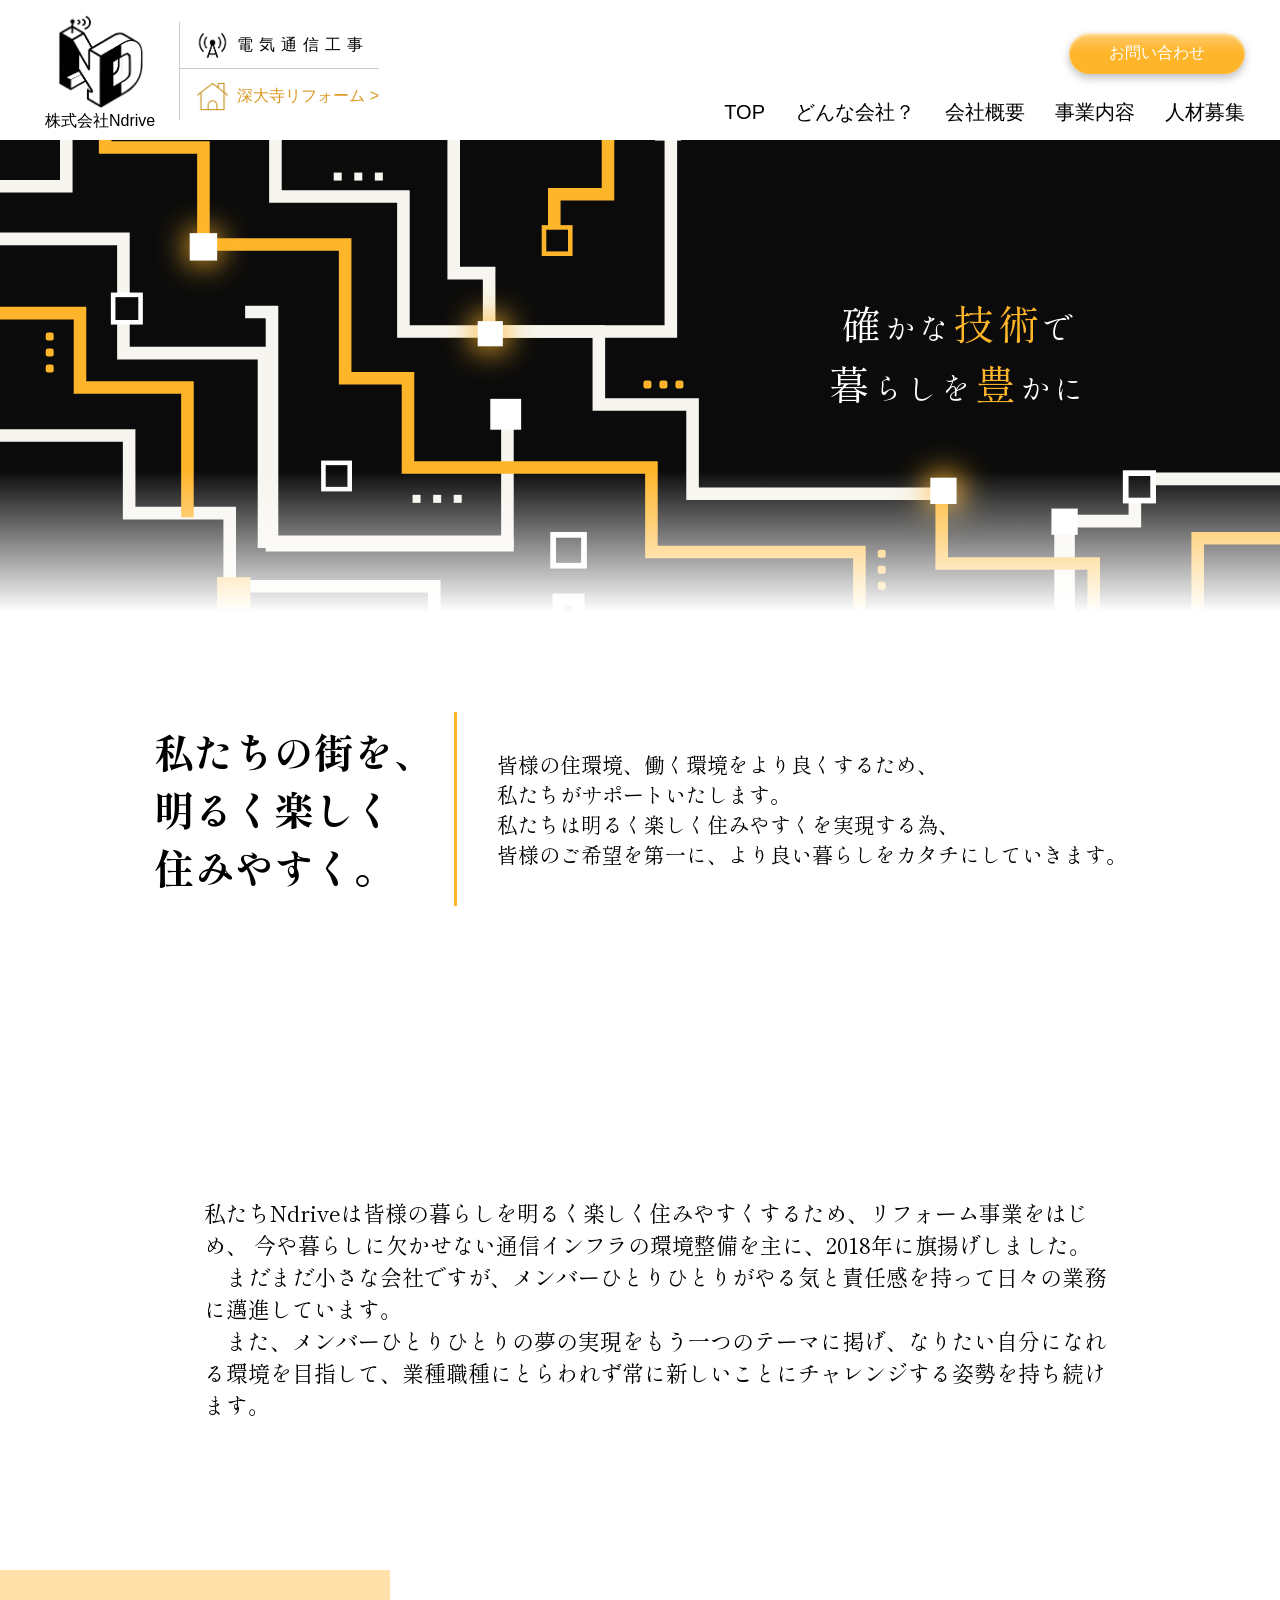
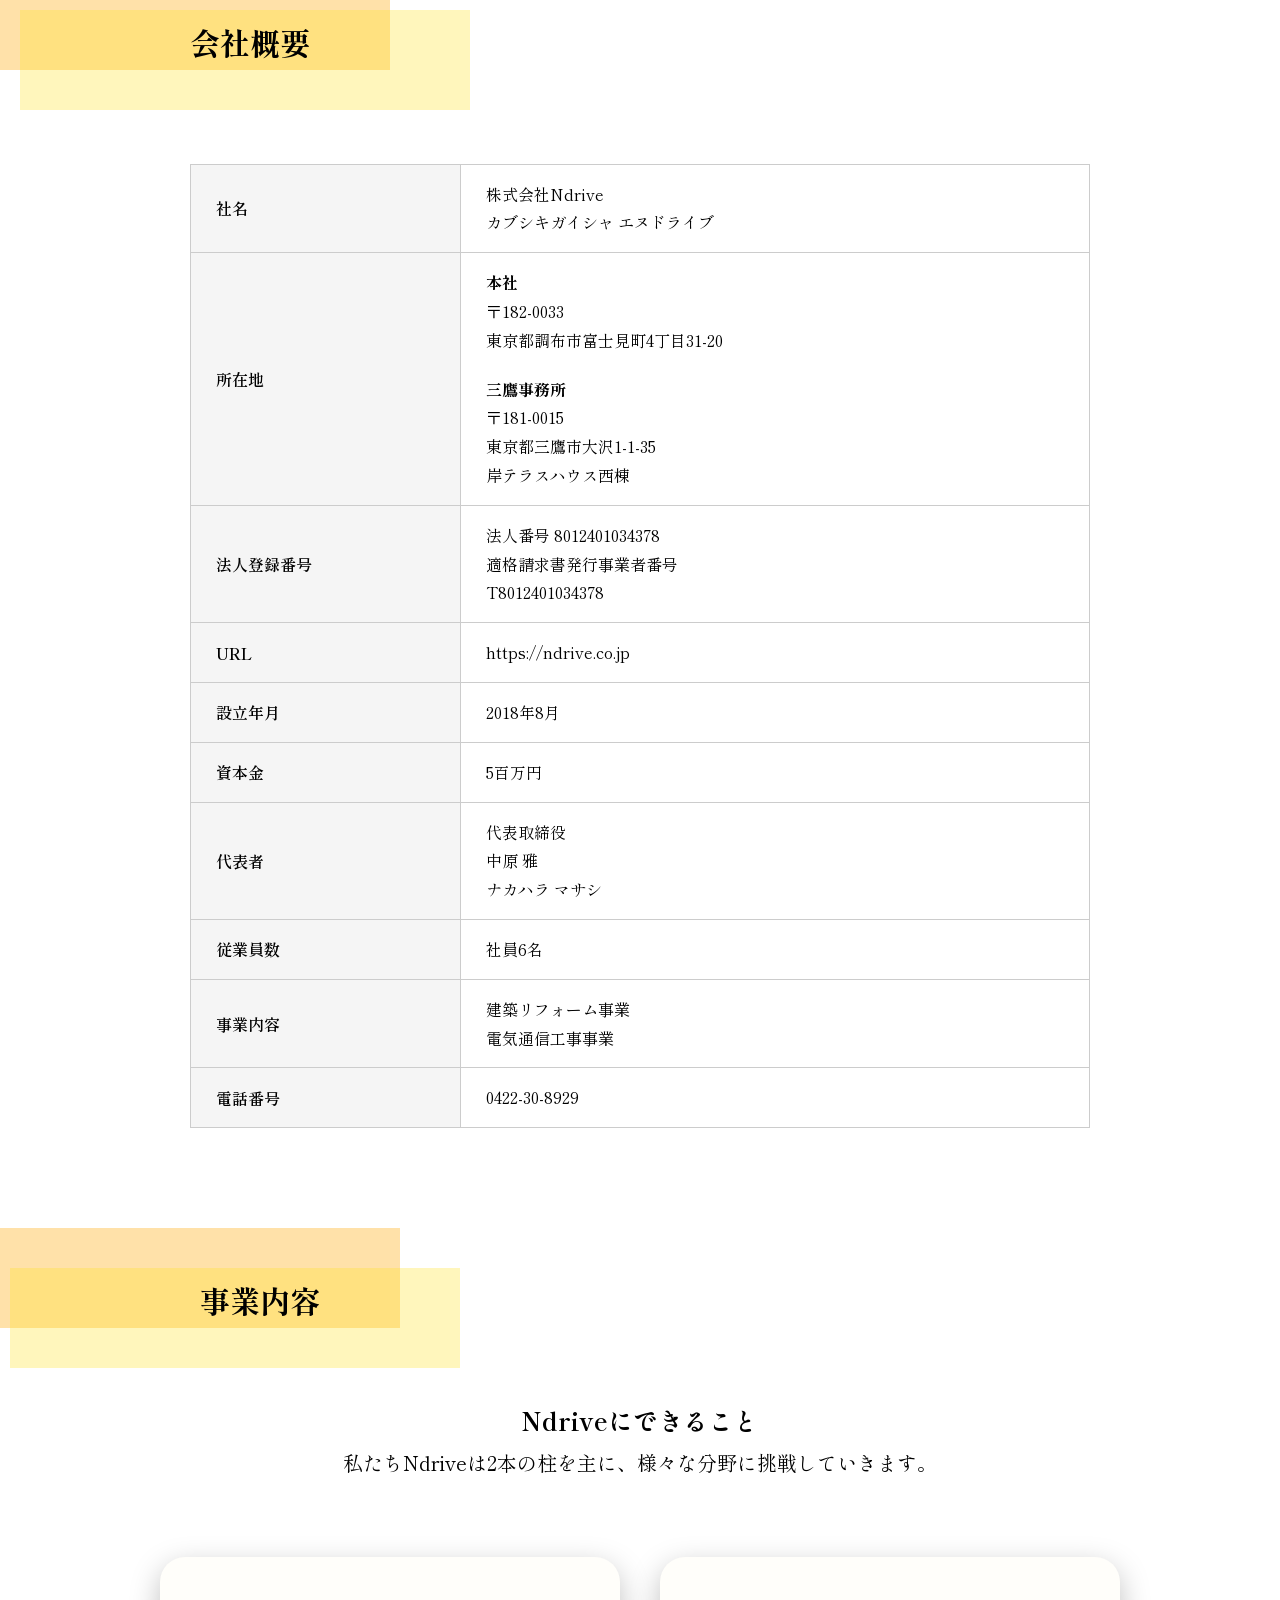
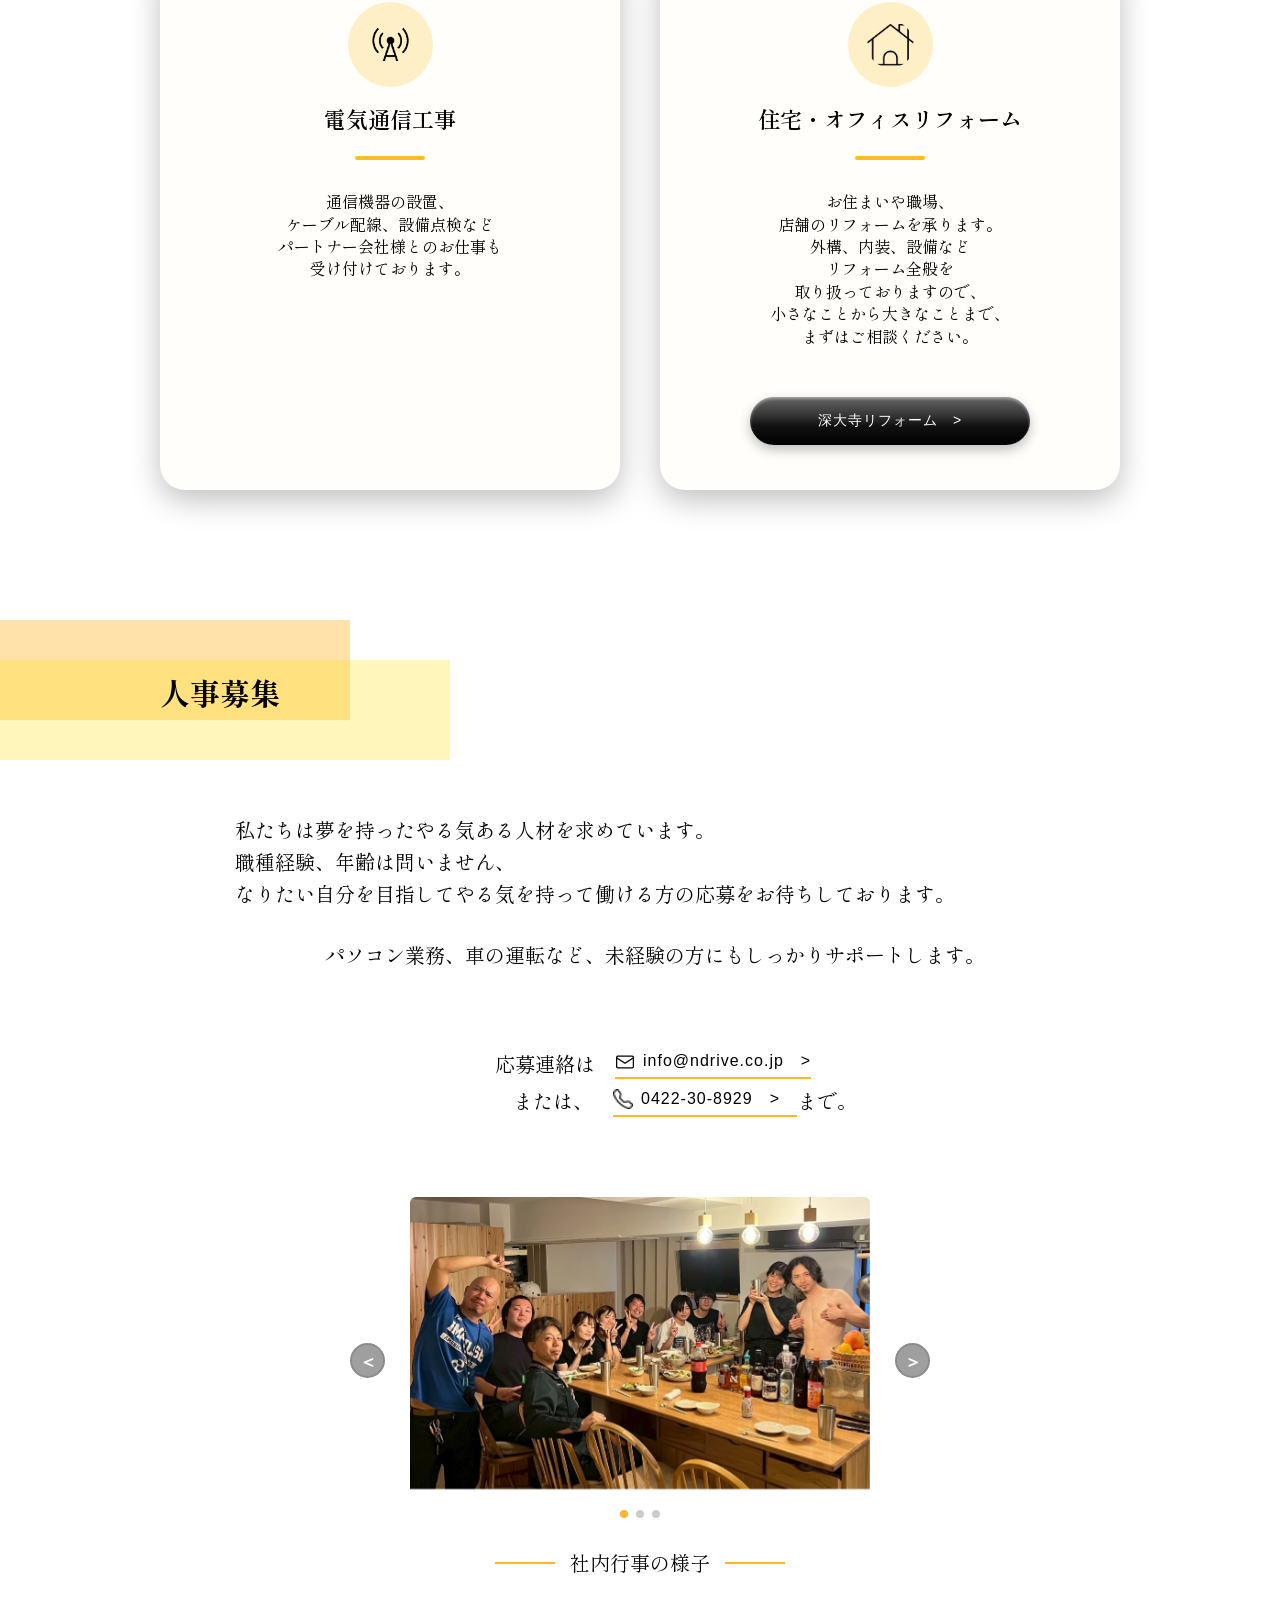
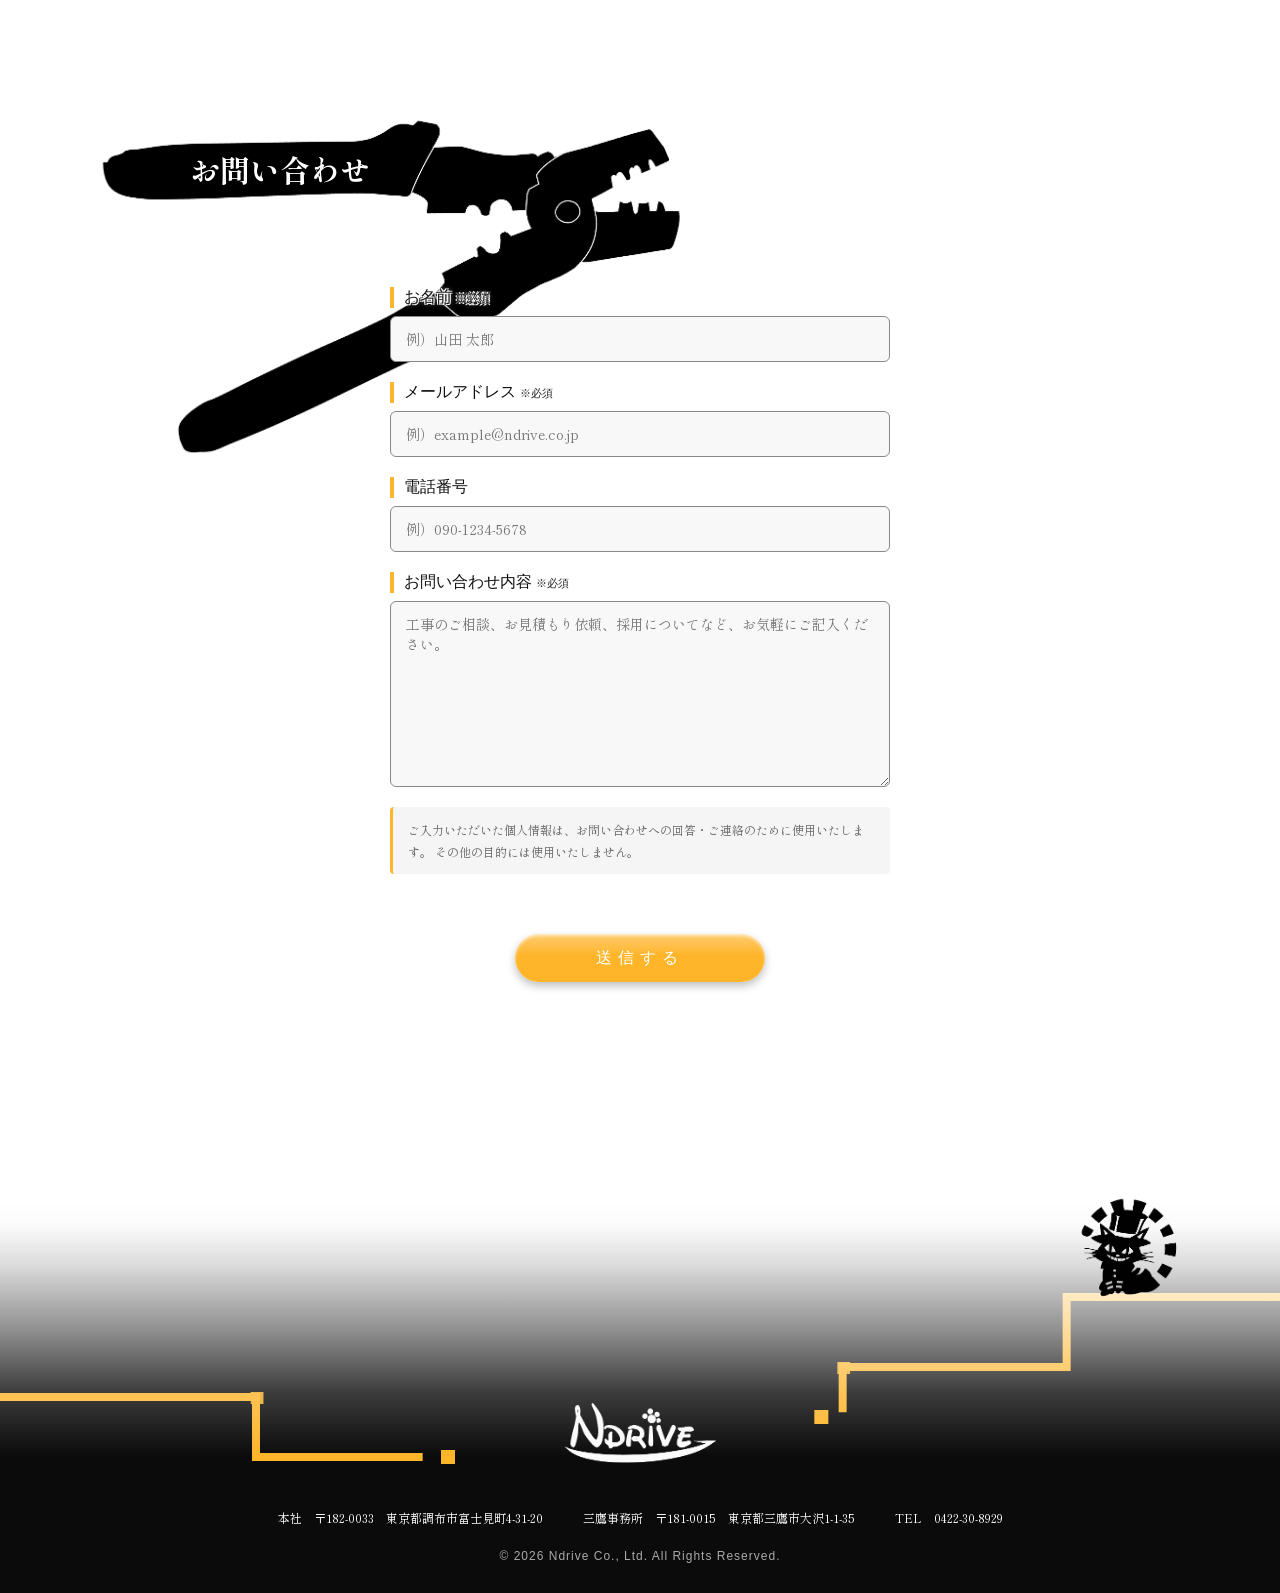
==== commit ddb40b96: "Add files via upload" ====
--- a/index.html
+++ b/index.html
@@ -32,7 +32,7 @@
 
     <div class="header">
       <div class="hidari">
-        <a href="index.html" class="logo"><img src="img/ndrive_logo2.png" alt="">
+        <a href="index.html" class="logo"><img src="img/Ndrive_logo2.png" alt="">
           <p>株式会社Ndrive</p>
         </a>
       </div>
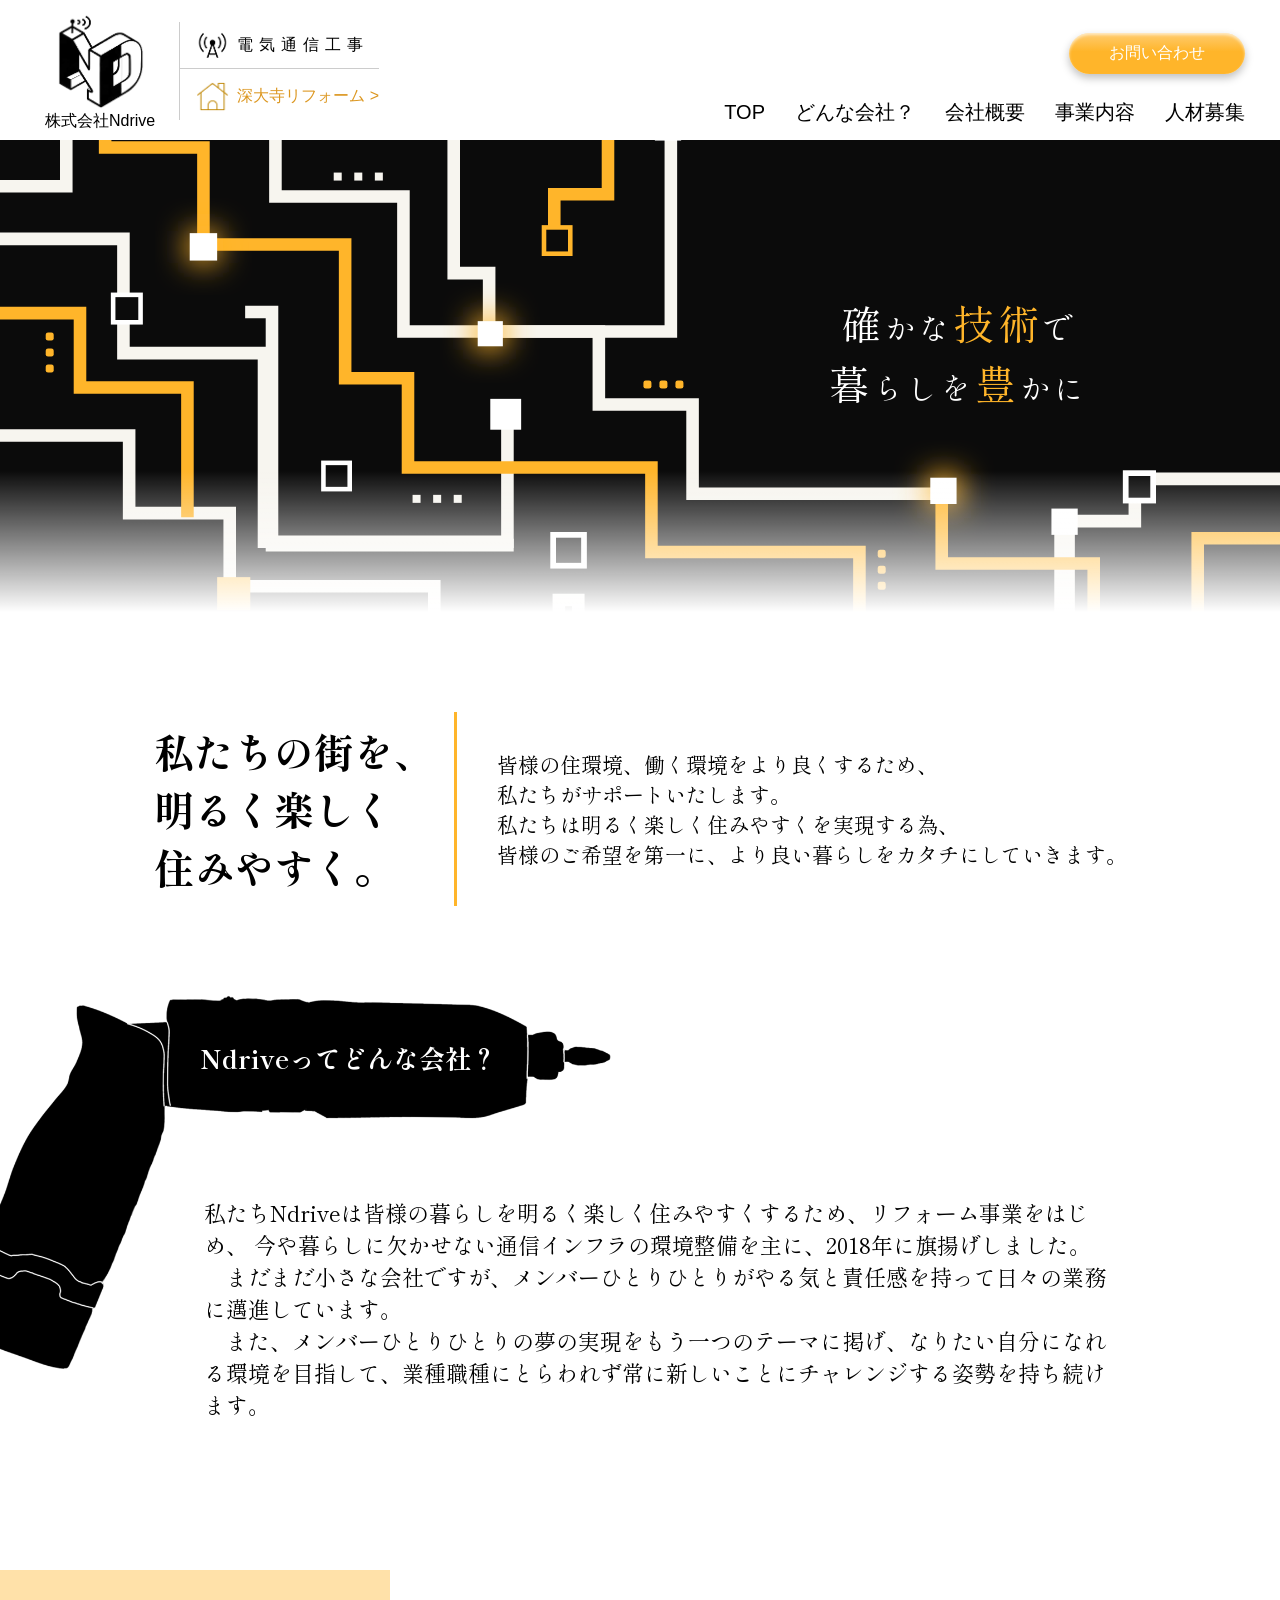
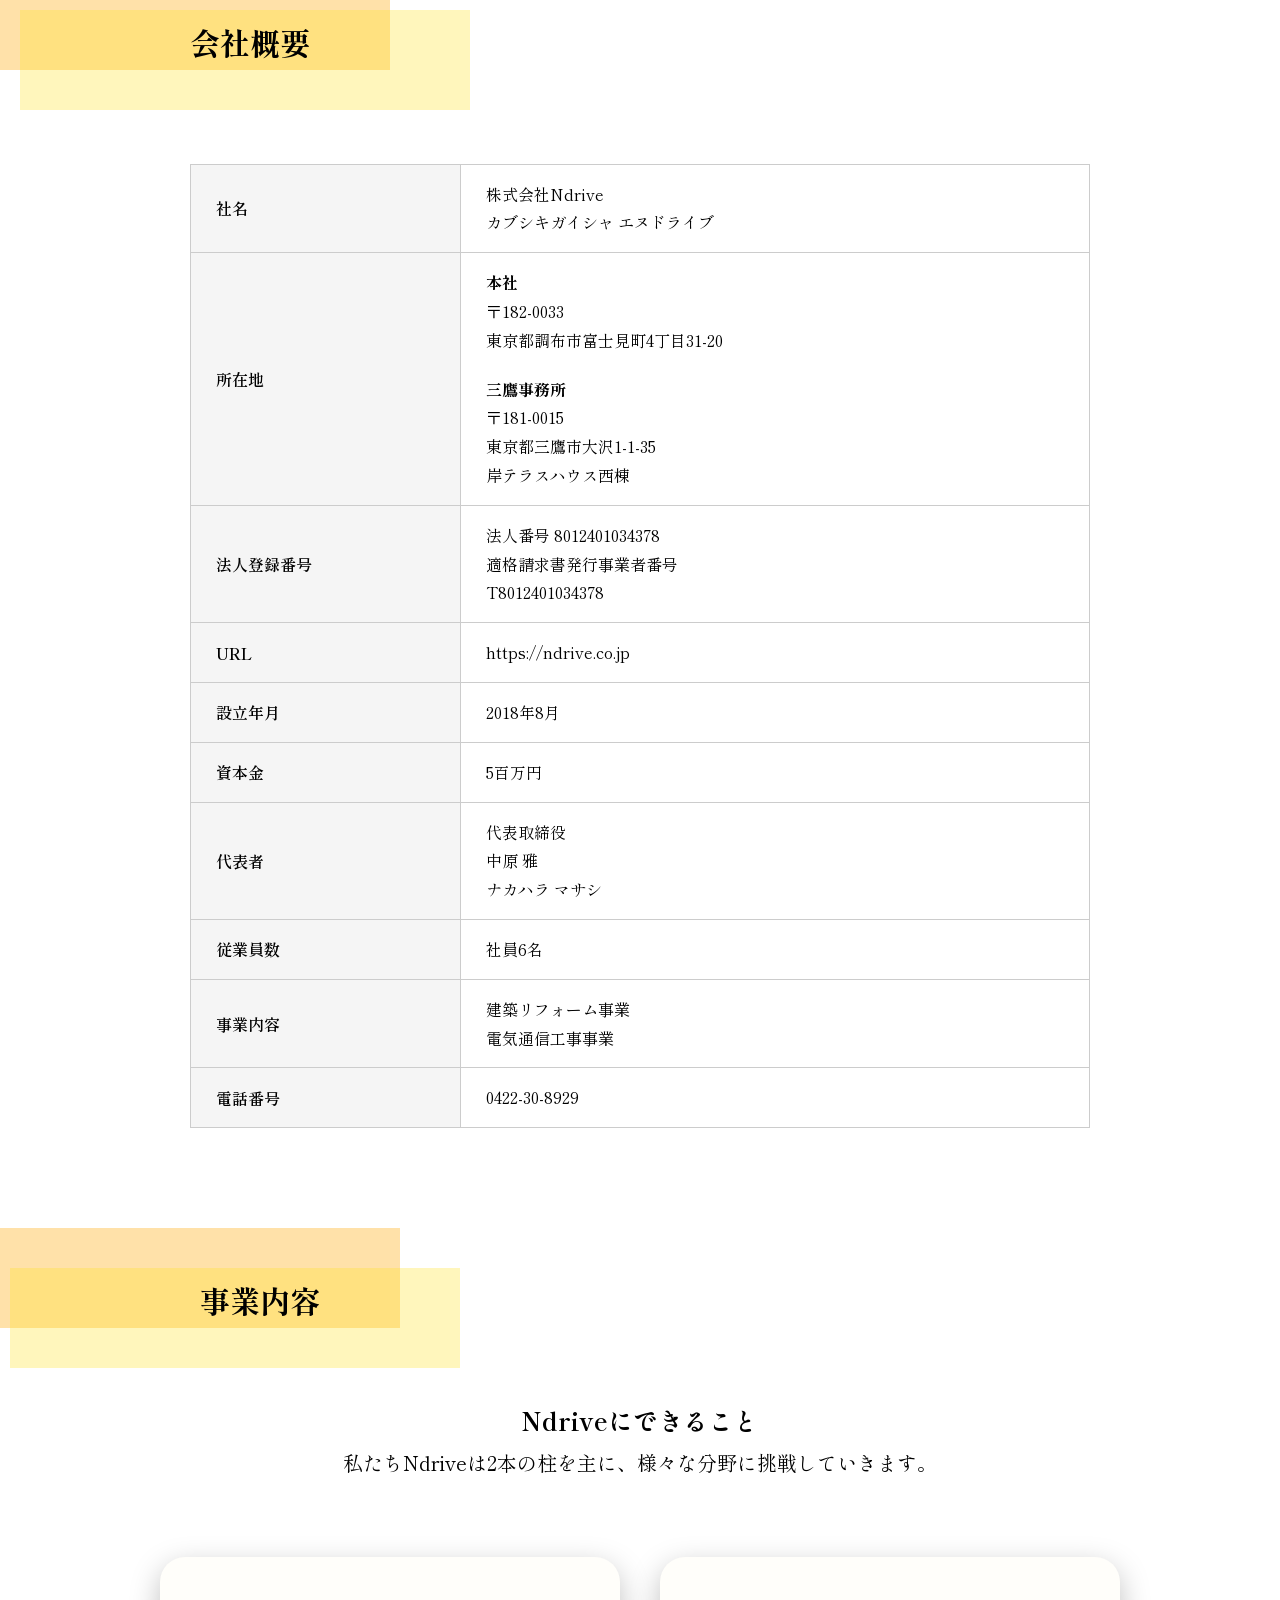
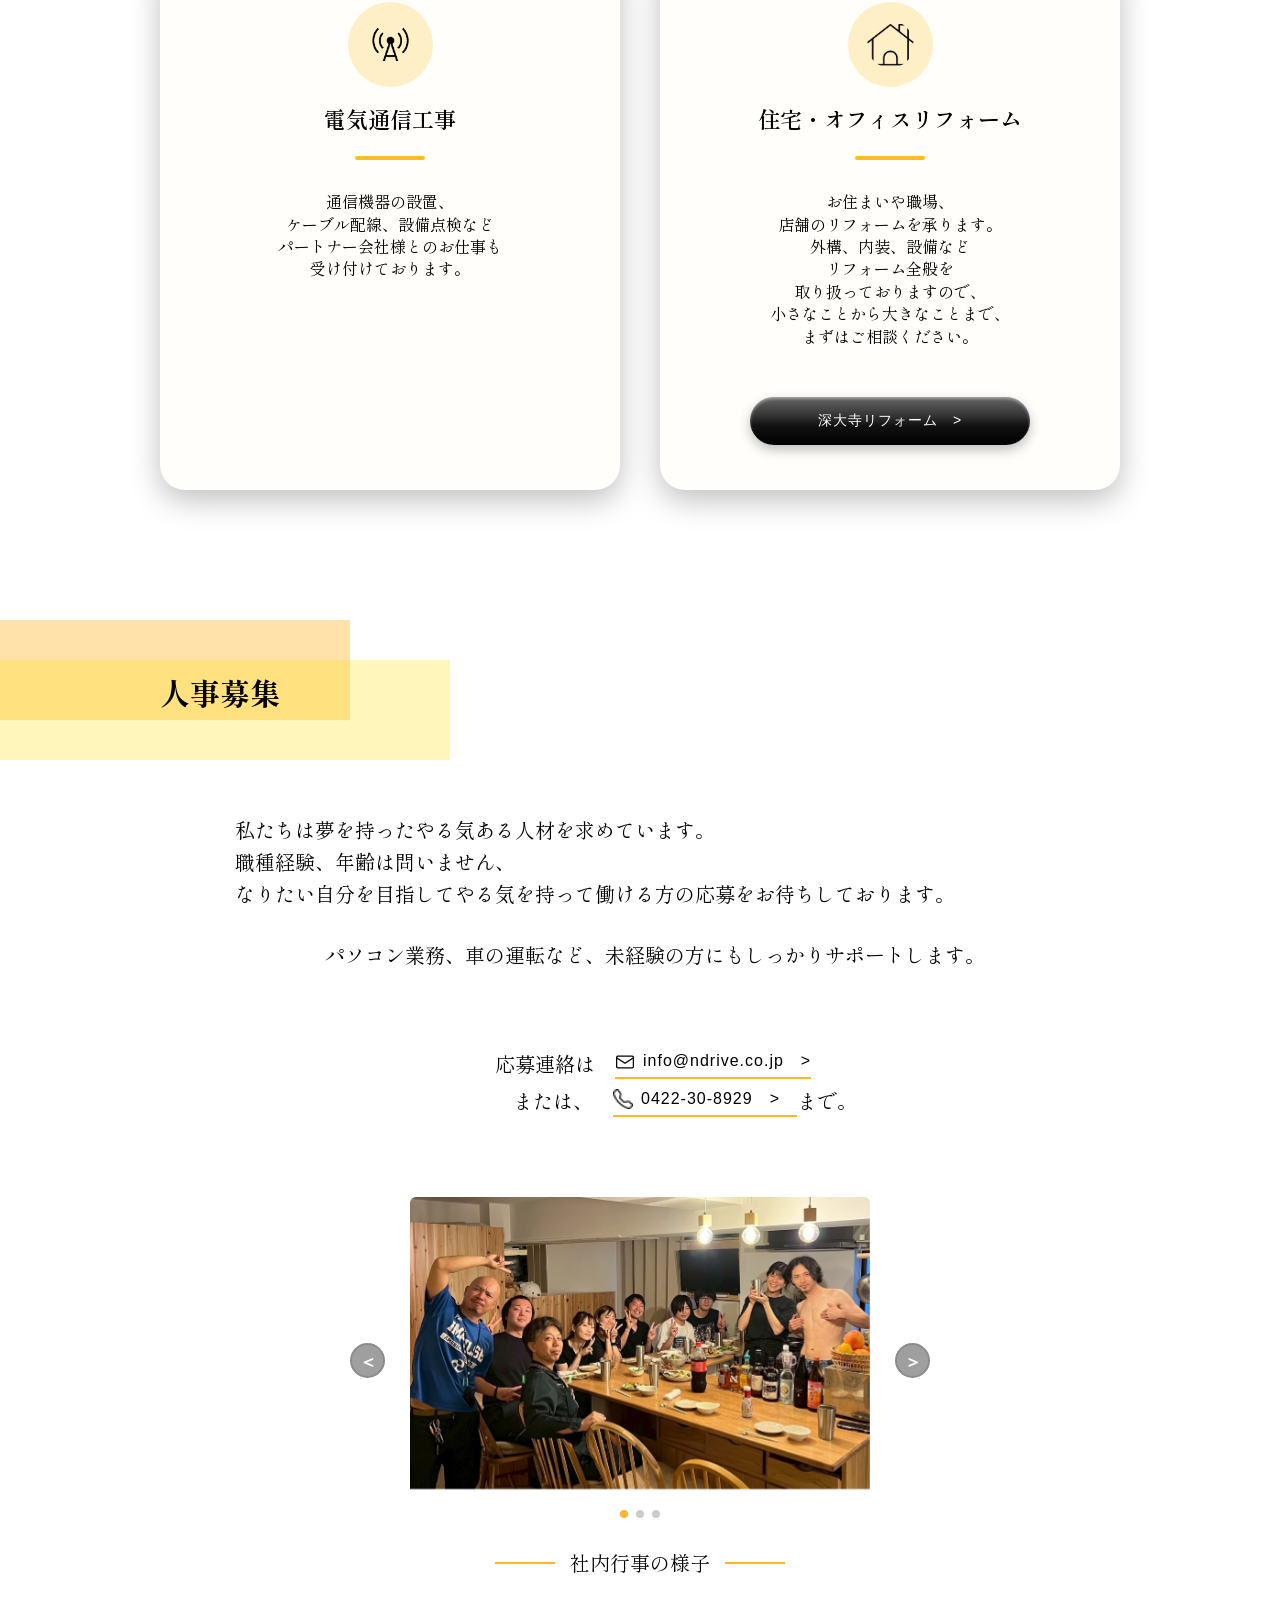
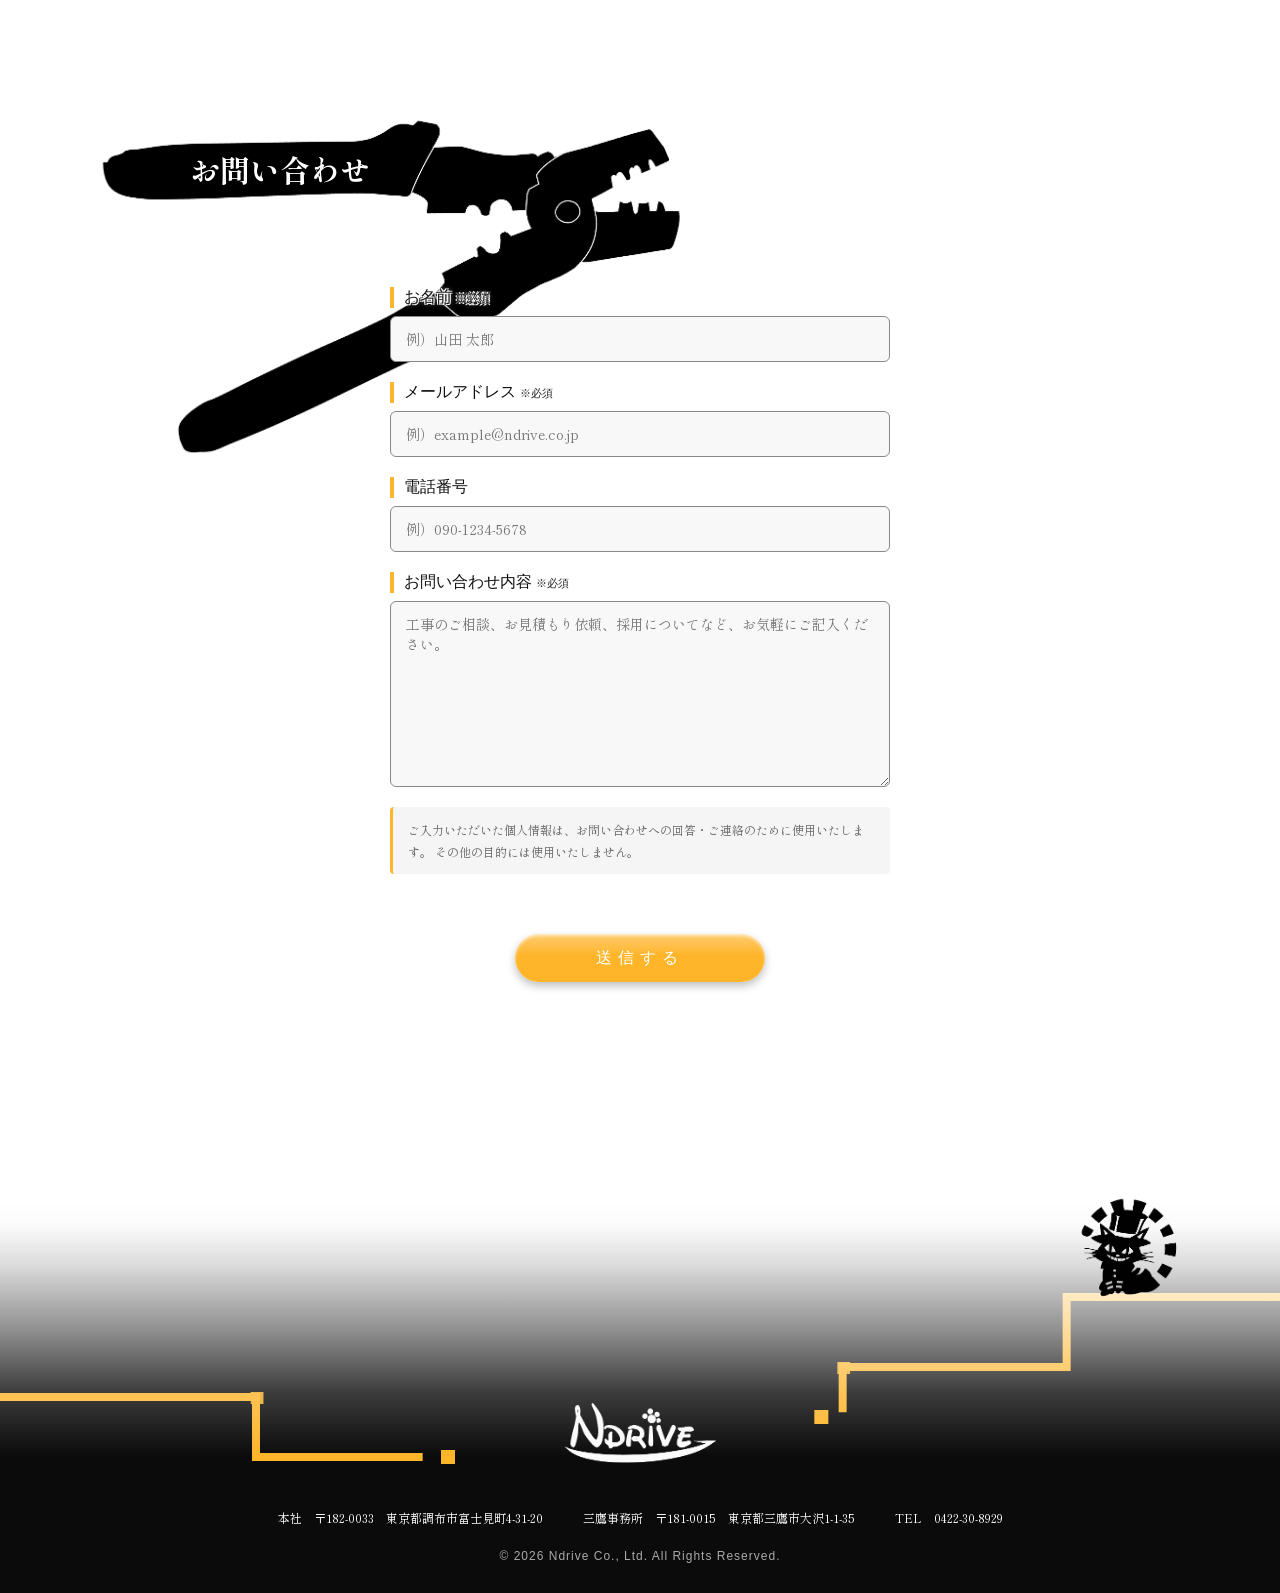
==== commit 916b45ac: "Add files via upload" ====
--- a/index.html
+++ b/index.html
@@ -393,6 +393,8 @@
       <h2>お問い合わせ</h2>
       <img src="img/denkoupenti.png" alt="">
       <form action="#" method="post" class="contact-form">
+ <input type="hidden" name="_subject" value="【株式会社Ndrive】ホームページからのお問い合わせ">
+
 
         <div class="form-item">
           <label for="name">
